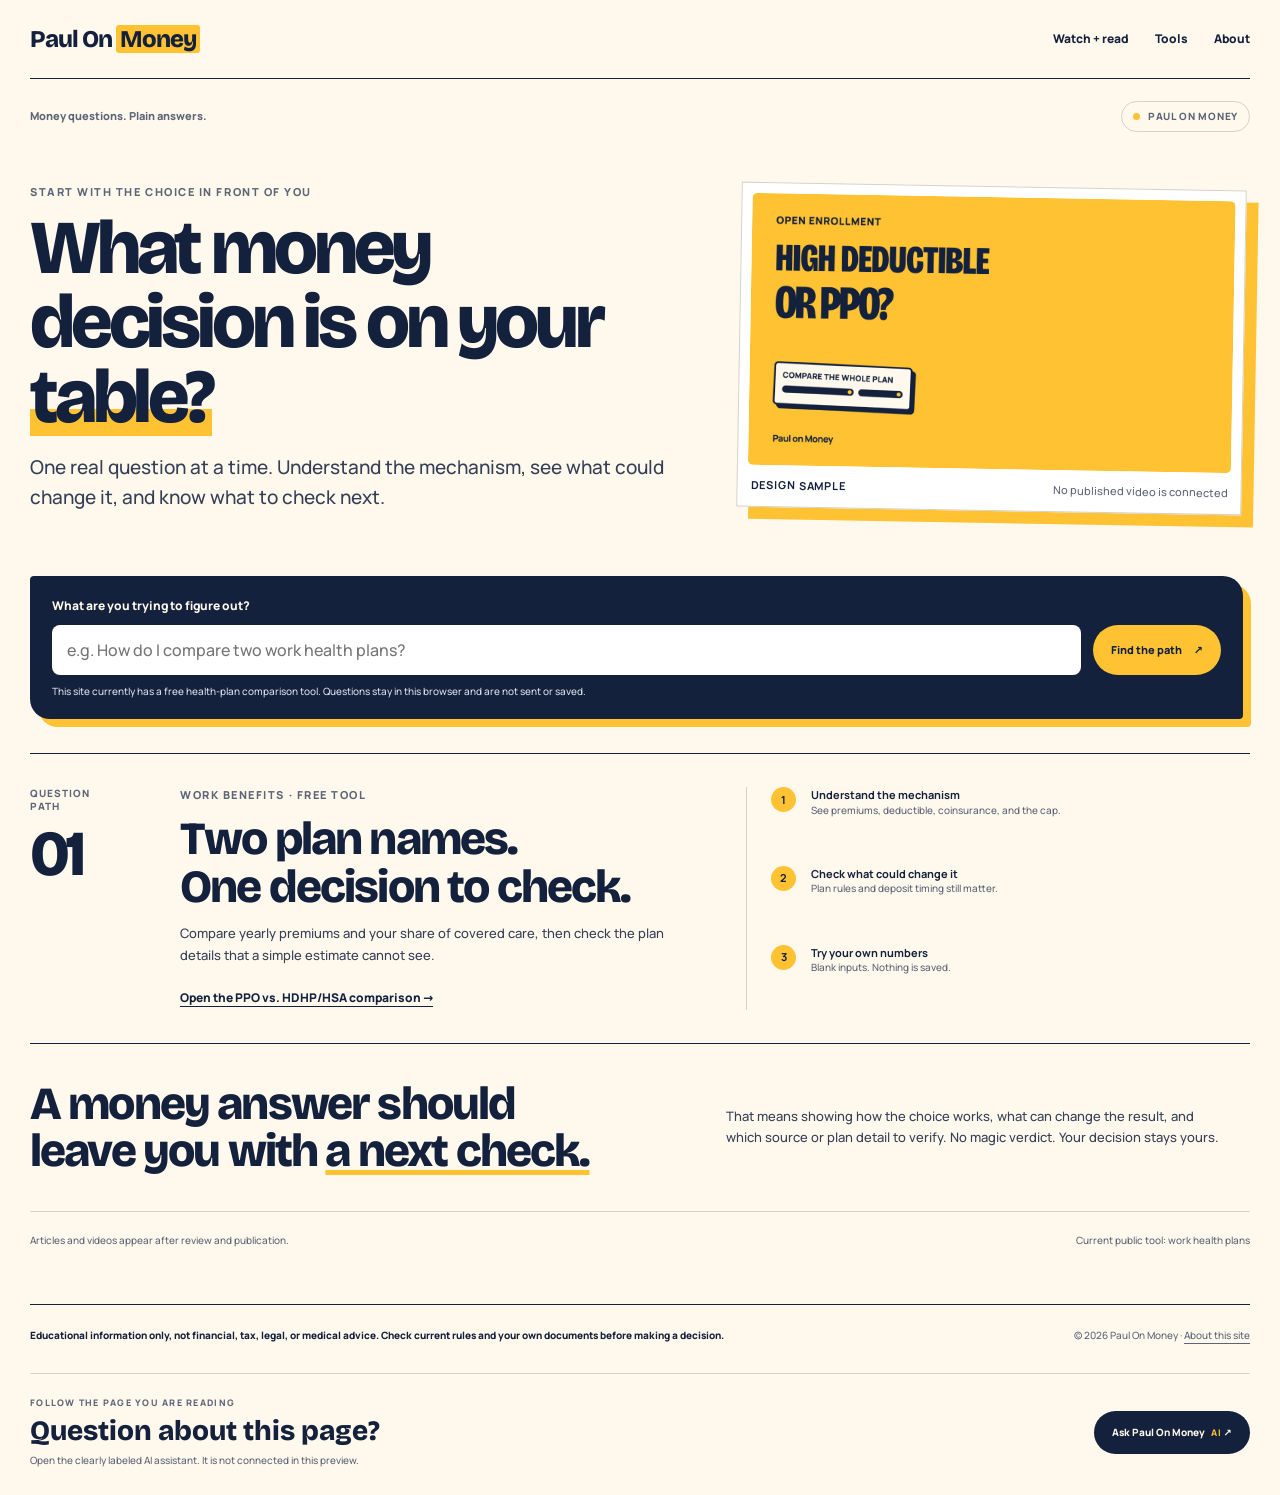
==== index.html @ f69b1c6e "Publish website output from a07aaa1934572e8f9555781a83fcb706551f09a7" ====
<!doctype html>
<html lang="en">
<head>
  <meta charset="utf-8"><meta name="viewport" content="width=device-width, initial-scale=1"><meta name="color-scheme" content="light">
  <title>Paul On Money — Money questions. Plain answers.</title>
  <meta name="description" content="Plain-English money explainers, practical tools, and public sources to check for yourself.">
  <link rel="canonical" href="https://paulonmoney.com/"><link rel="stylesheet" href="/site.css">
  <script defer src="/site.js"></script><script defer src="/chat-config.js"></script><script defer src="/chat.js"></script>
  <link rel="icon" type="image/svg+xml" href="/assets/favicon.svg">
</head>
<body data-page-id="home" data-page-label="Money questions home">
  <a class="skip" href="#main">Skip to content</a>
  <div class="shell">
    <header class="topbar"><div class="topbar-inner"><a class="wordmark" href="/" aria-label="Paul On Money home">Paul On <em>Money</em></a><nav class="nav" aria-label="Main navigation"><a href="/articles/">Watch + read</a><a href="/tools/">Tools</a><a href="/about/">About</a></nav></div></header>
    <main id="main">
      <div class="page-head"><span>Money questions. Plain answers.</span><span class="status">Paul On Money</span></div>
      <section class="hero" aria-labelledby="home-title">
        <div><p class="eyebrow">Start with the choice in front of you</p><h1 id="home-title">What money decision is on your <span class="mark">table?</span></h1><p class="hero-dek">One real question at a time. Understand the mechanism, see what could change it, and know what to check next.</p></div>
        <figure class="hero-art"><img src="/assets/health-plan-cover.png" alt="Portrait-free Paul On Money design sample: high deductible or PPO, compare the whole plan"><figcaption><strong>Design sample</strong><span>No published video is connected</span></figcaption></figure>
      </section>
      <div class="question-box" role="search" aria-label="Find a money question">
        <label for="question-input">What are you trying to figure out?</label><input id="question-input" type="search" placeholder="e.g. How do I compare two work health plans?" autocomplete="off" aria-describedby="question-help"><button id="find-path" type="button">Find the path <span aria-hidden="true">↗</span></button>
        <p id="question-help">This site currently has a free health-plan comparison tool. Questions stay in this browser and are not sent or saved.</p>
      </div>
      <p id="question-feedback" class="privacy-line" role="status" aria-live="polite" hidden></p>
      <section class="pathway" aria-labelledby="path-title">
        <div class="path-index">Question<br>path<strong>01</strong></div>
        <div class="path-main"><p class="eyebrow">Work benefits · free tool</p><h2 id="path-title">Two plan names.<br>One decision to check.</h2><p>Compare yearly premiums and your share of covered care, then check the plan details that a simple estimate cannot see.</p><a class="text-link" href="/tools/health-plan-comparison/">Open the PPO vs. HDHP/HSA comparison <span aria-hidden="true">→</span></a></div>
        <div class="path-steps" aria-label="A useful answer path"><div><b>1</b><div><strong>Understand the mechanism</strong><span>See premiums, deductible, coinsurance, and the cap.</span></div></div><div><b>2</b><div><strong>Check what could change it</strong><span>Plan rules and deposit timing still matter.</span></div></div><div><b>3</b><div><strong>Try your own numbers</strong><span>Blank inputs. Nothing is saved.</span></div></div></div>
      </section>
      <section class="rule-strip" aria-labelledby="rule-title"><h2 id="rule-title">A money answer should leave you with <span class="under-note">a next check.</span></h2><p>That means showing how the choice works, what can change the result, and which source or plan detail to verify. No magic verdict. Your decision stays yours.</p></section>
      <div class="home-footer"><span>Articles and videos appear after review and publication.</span><span>Current public tool: work health plans</span></div>
    </main>
    <footer class="foot"><div class="foot-inner"><p class="disclaimer">Educational information only, not financial, tax, legal, or medical advice. Check current rules and your own documents before making a decision.</p><p>© <span data-current-year>2026</span> Paul On Money · <a href="/about/">About this site</a></p></div></footer>
    <section class="chat-entry" aria-label="Ask about this page">
  <div><p class="chat-kicker">Follow the page you are reading</p><h2>Question about this page?</h2><p>Open the clearly labeled AI assistant. It is not connected in this preview.</p></div>
  <button class="chat-open" type="button" data-chat-open aria-haspopup="dialog">Ask Paul On Money <em>AI</em> <span aria-hidden="true">↗</span></button>
</section>
<dialog class="chat-dialog" data-chat-dialog aria-labelledby="chat-title" aria-describedby="chat-disabled-note">
  <div class="chat-panel">
    <header class="chat-head"><span class="chat-avatar" aria-hidden="true">?</span><div><h2 id="chat-title">Ask Paul On Money <span style="color:var(--sun)">AI</span></h2><p>AI assistant · not connected</p></div><button class="chat-close" type="button" data-chat-close aria-label="Close chat">×</button></header>
    <div class="chat-context"><strong>Current page</strong> · <span data-chat-context>Paul On Money</span></div>
    <p class="chat-disabled" id="chat-disabled-note"><strong>The assistant is off in this preview.</strong> It will only be enabled after its public-source search, data handling, and costs are reviewed. No question is collected or sent. Calculator entries never enter this chat.</p>
    <form class="chat-compose"><label class="sr-only" for="chat-question">Your question</label><input id="chat-question" type="text" placeholder="AI assistant is unavailable" disabled><button type="button" disabled>Send</button><p class="chat-foot">This dialog is a design interaction only. It does not provide answers, sources, or citations.</p></form>
  </div>
</dialog>

  </div>
  <script>document.querySelector('[data-current-year]').textContent = new Date().getFullYear();</script>
</body>
</html>
---- site.css ----
@font-face{font-family:Bricolage;src:url('/assets/bric.woff2') format('woff2');font-weight:100 900;font-display:swap}
@font-face{font-family:Manrope;src:url('/assets/manrope.woff2') format('woff2');font-weight:200 800;font-display:swap}
:root{--paper:#FFF8EC;--ink:#14213D;--sun:#FFC233;--line:#D7D2C6;--soft:#F0EBE0;--white:#fff;--blue:#E7EDF6;--muted:#5C6678;--max:1220px}
*{box-sizing:border-box}
html{scroll-behavior:smooth}
body{margin:0;background:var(--paper);color:var(--ink);font:500 16px/1.65 Manrope,system-ui,sans-serif}
a{color:inherit;text-underline-offset:4px}
button,input,textarea,select{font:inherit;color:inherit}
button,a,input,textarea,select{touch-action:manipulation}
button:focus-visible,a:focus-visible,input:focus-visible,textarea:focus-visible,select:focus-visible,[tabindex]:focus-visible{outline:3px solid var(--sun);outline-offset:3px}
.skip{position:fixed;z-index:20;top:-100px;left:12px;padding:10px 14px;background:var(--sun)}
.skip:focus{top:12px}
.shell{width:min(var(--max),100% - 48px);margin-inline:auto}
.topbar{border-bottom:1px solid var(--ink)}
.topbar-inner{min-height:78px;display:flex;align-items:center;justify-content:space-between;gap:24px}
.wordmark{text-decoration:none;white-space:nowrap;font:800 24px/1 Bricolage,system-ui,sans-serif;letter-spacing:-1px}
.wordmark em{font-style:normal;color:var(--ink);background:var(--sun);padding:0 4px;border-radius:3px}
.nav{display:flex;align-items:center;gap:26px}
.nav a{text-decoration:none;font-size:12px;font-weight:800;min-height:42px;display:flex;align-items:center}
.nav a:hover,.nav a[aria-current=page]{text-decoration:underline;text-decoration-thickness:2px;text-underline-offset:5px}
.eyebrow,.side-label{margin:0 0 12px;font-size:11px;line-height:1.4;font-weight:800;letter-spacing:.14em;text-transform:uppercase;color:var(--muted)}
.page-head{padding:22px 0 14px;display:flex;align-items:center;justify-content:space-between;gap:16px;font-size:11px;font-weight:800;color:var(--muted)}
.status,.prototype-note{display:inline-flex;align-items:center;gap:8px;border:1px solid var(--line);border-radius:999px;padding:6px 11px;font-size:10px;font-weight:800;letter-spacing:.07em;text-transform:uppercase}
.status:before{content:"";width:7px;height:7px;border-radius:50%;background:var(--sun)}
.hero{display:grid;grid-template-columns:minmax(0,1.12fr) minmax(320px,.88fr);gap:58px;align-items:center;padding:35px 0 35px}
.hero h1,.page-title h1,.tool-intro h1,.about-intro h1,.page-headline{font:800 clamp(44px,6.2vw,76px)/.98 Bricolage,system-ui,sans-serif;letter-spacing:-.055em;margin:0 0 18px}
.hero h1{max-width:710px}
.hero .mark,.marker{background:linear-gradient(transparent 63%,var(--sun) 63%,var(--sun) 92%,transparent 92%)}
.hero-dek,.lede,.dek{font-size:clamp(16px,1.7vw,19px);line-height:1.58;color:#354057;max-width:650px;margin:0}
.hero-art{margin:5px 6px 5px 0;background:#fff;padding:10px 10px 0;border:1px solid var(--line);box-shadow:12px 12px 0 var(--sun);transform:rotate(1deg);position:relative;z-index:1}
.hero-art img{display:block;width:100%;aspect-ratio:16/9;object-fit:cover;border-radius:5px}
.hero-art figcaption{display:flex;justify-content:space-between;align-items:center;gap:10px;padding:11px 3px 12px;font-size:11px;color:var(--muted)}
.hero-art figcaption strong{color:var(--ink);font-size:11px;letter-spacing:.08em;text-transform:uppercase}
.question-box{display:grid;grid-template-columns:1fr auto;gap:9px 12px;padding:20px 22px;background:var(--ink);color:var(--paper);border-radius:4px 20px 4px 20px;box-shadow:8px 8px 0 var(--sun);margin:26px 7px 34px 0}
.question-box label{grid-column:1/-1;font-size:12px;font-weight:800}
.question-box input{min-width:0;width:100%;height:50px;border:1px solid #ffffff55;border-radius:8px;background:#fff;color:var(--ink);padding:0 14px}
.question-box button,.button{display:inline-flex;align-items:center;justify-content:center;gap:12px;min-height:46px;border:0;border-radius:999px;padding:11px 18px;background:var(--sun);color:var(--ink);text-decoration:none;text-align:center;font-size:11px;font-weight:800;cursor:pointer}
.question-box button{white-space:nowrap}
.question-box p{grid-column:1/-1;margin:0;color:#D8DEE8;font-size:10px;line-height:1.5}
.privacy-line{font-size:11px;color:var(--muted);border-left:3px solid var(--sun);padding:3px 0 3px 12px;margin:14px 0 24px}
.pathway{display:grid;grid-template-columns:120px minmax(0,1fr) minmax(300px,.94fr);gap:30px;border-top:1px solid var(--ink);border-bottom:1px solid var(--ink);padding:33px 0;margin:12px 0 0}
.path-index{font-size:10px;line-height:1.3;font-weight:800;letter-spacing:.1em;text-transform:uppercase;color:var(--muted)}
.path-index strong{display:block;margin-top:12px;color:var(--ink);font:800 64px/.9 Bricolage;letter-spacing:-.08em}
.path-main h2,.rule-strip h2,.section h2,.artwork-heading h2{font:800 clamp(30px,4vw,46px)/1.04 Bricolage,system-ui,sans-serif;letter-spacing:-.04em;margin:0 0 13px}
.path-main p:not(.eyebrow),.rule-strip p{font-size:13px;color:#354057;max-width:500px;margin:0 0 17px}
.text-link{font-size:12px;font-weight:800;text-decoration:underline;text-underline-offset:4px}
.path-steps{display:grid;gap:14px;border-left:1px solid var(--line);padding-left:24px}
.path-steps>div{display:grid;grid-template-columns:29px 1fr;gap:11px;align-items:start}
.path-steps b{width:25px;height:25px;border-radius:50%;display:grid;place-items:center;background:var(--sun);font-size:11px}
.path-steps strong,.path-steps span{display:block}
.path-steps strong{font-size:11px;line-height:1.4}
.path-steps span{font-size:10px;line-height:1.45;color:var(--muted)}
.rule-strip{display:grid;grid-template-columns:1fr .8fr;gap:40px;align-items:center;padding:36px 0;border-bottom:1px solid var(--line)}
.rule-strip h2{max-width:570px;margin:0}
.rule-strip .under-note{text-decoration:underline;text-decoration-color:var(--sun);text-decoration-thickness:5px;text-underline-offset:4px}
.rule-strip p{margin:0}
.home-footer,.prototype-footer,.foot-inner{display:flex;justify-content:space-between;align-items:flex-start;gap:28px;padding:20px 0 27px;font-size:10px;color:var(--muted)}
.home-footer span:last-child{text-align:right}
.section{padding:48px 0;border-top:1px solid var(--line)}
.section h2{margin:0 0 17px}
.section-intro{max-width:720px;color:#354057}
.cards{display:grid;grid-template-columns:repeat(3,minmax(0,1fr));gap:17px;margin-top:25px}
.card{min-width:0;padding:22px;background:var(--white);border:1px solid var(--line);border-radius:14px}
.card h3{font:800 22px/1.12 Bricolage;margin:12px 0 8px}
.card p{font-size:13px;color:#354057;margin:0}
.tag{display:inline-block;padding:4px 8px;background:var(--sun);border-radius:999px;font-size:9px;line-height:1.5;font-weight:800;letter-spacing:.08em;text-transform:uppercase}
.callout{border-left:4px solid var(--sun);padding:13px 17px;background:var(--soft);font-size:12px;max-width:780px}
.page-title,.tool-intro,.about-intro{padding:36px 0 23px;max-width:920px}
.page-title h1,.tool-intro h1,.about-intro h1{font-size:clamp(40px,5.8vw,66px);margin:13px 0 16px}
.page-title .dek{max-width:800px}
.breadcrumb{display:flex;gap:9px;align-items:center}
.breadcrumb a{text-decoration:none}
.answer-band{display:grid;grid-template-columns:145px 1fr;gap:22px;margin:8px 0 35px;padding:25px 30px;background:var(--ink);color:var(--paper);border-radius:4px 20px 4px 20px}
.answer-band .kicker{padding-top:3px;color:var(--sun);font-size:10px;font-weight:800;letter-spacing:.14em;text-transform:uppercase}
.answer-band p{font:700 clamp(19px,2.3vw,26px)/1.3 Bricolage;margin:0;max-width:870px}
.answer-grid{display:grid;grid-template-columns:minmax(0,1.4fr) minmax(260px,.7fr);gap:50px;align-items:start}
.article-copy{max-width:760px}
.article-copy h2,.article-copy h3{font-family:Bricolage,system-ui,sans-serif;line-height:1.12;letter-spacing:-.025em}
.article-copy h2{font-size:30px;margin:0 0 12px}
.article-copy h3{font-size:22px;margin:32px 0 10px}
.article-copy p{color:#354057;font-size:15px;line-height:1.7;margin:0 0 15px}
.article-copy ul{padding-left:20px;color:#354057;margin:9px 0 25px}
.article-copy li{padding:4px 0;font-size:14px}
.editorial-aside{border-left:5px solid var(--sun);padding:3px 0 3px 17px;margin:25px 0;font-size:13px;font-weight:800;color:var(--ink)}
.video-panel{background:#DFE5EF;padding:10px;border-radius:16px;margin:0 0 14px}
.video-frame{position:relative;display:block;aspect-ratio:16/9;width:100%;overflow:hidden;background:var(--ink);border-radius:10px}
.video-frame img{width:100%;height:100%;object-fit:cover;display:block}
.video-frame iframe{width:100%;height:100%;border:0}
.video-open{display:flex;width:100%;height:100%;align-items:center;justify-content:center;gap:10px;padding:18px;text-align:center;color:var(--paper);font-size:12px;font-weight:800;text-decoration:none}
.video-open:before{content:"▶";display:grid;place-items:center;width:44px;height:44px;border-radius:50%;background:var(--sun);color:var(--ink);font-size:14px}
.video-frame .video-label{position:absolute;left:10px;right:10px;bottom:10px;width:max-content;max-width:calc(100% - 20px);padding:7px 9px;border-radius:5px;background:var(--ink);color:var(--paper);font-size:10px;font-weight:800;letter-spacing:.06em}
.video-caption{margin:10px 3px 2px;font-size:10px;color:var(--muted)}
.side-cta{padding:20px;margin:0 0 24px;background:var(--sun);border-radius:3px 17px 3px 17px}
.side-cta h3{font:800 24px/1.12 Bricolage;margin:0 0 9px}
.side-cta p{font-size:11px;color:#303A4E;margin:0 0 15px}
.side-cta .button{width:100%;background:var(--ink);color:var(--paper)}
.accountability{padding:16px 18px;margin-top:26px;background:var(--soft);border-radius:10px;font-size:10px;color:#394256}
.accountability strong{display:block;color:var(--ink);font-size:10px;letter-spacing:.08em;text-transform:uppercase;margin-bottom:5px}
.source-block{display:grid;grid-template-columns:210px 1fr;gap:25px;padding:22px 0 10px;margin-top:25px;border-top:1px solid var(--ink)}
.source-block h2{font:800 21px/1.15 Bricolage;margin:0}
.source-block p,.source-block li{font-size:11px;color:var(--muted);margin:0 0 8px}
.source-block ul{padding-left:18px;margin:0}
.transcript{border-top:1px solid var(--line);border-bottom:1px solid var(--line);padding:11px 0;margin-bottom:24px}
.transcript summary{cursor:pointer;font-size:11px;font-weight:800;list-style:none;display:flex;justify-content:space-between;gap:12px}
.transcript summary::-webkit-details-marker{display:none}
.transcript summary:after{content:"+";font:800 18px/1 Bricolage}
.transcript[open] summary:after{content:"−"}
.transcript p{font-size:10px;color:var(--muted);margin:11px 0 0}
.article-card{display:grid;grid-template-columns:180px 1fr;gap:18px;padding:18px 0;border-top:1px solid var(--line)}
.comparison-figure{margin:15px 0 35px;padding:10px;background:var(--soft);border-radius:14px}
.comparison-figure img{display:block;width:100%;height:auto;border-radius:10px}
.comparison-figure figcaption{padding:11px 8px 4px;font-size:11px;line-height:1.55;color:#354057}
.article-card img{width:100%;aspect-ratio:16/9;object-fit:cover;border-radius:8px}
.article-card h2{font:800 24px/1.13 Bricolage;margin:7px 0}
.article-card h2 a{text-decoration:none}
.article-card h2 a:hover{text-decoration:underline}
.article-card p{font-size:12px;color:#354057;margin:0 0 8px}
.article-list-empty{display:grid;grid-template-columns:1.1fr .9fr;gap:28px;align-items:center;padding:25px 0;border-top:1px solid var(--line)}
.article-list-empty figure{margin:0;background:#fff;padding:9px 9px 0;border:1px solid var(--line);box-shadow:7px 7px 0 var(--sun)}
.article-list-empty img{display:block;width:100%;aspect-ratio:16/9;object-fit:cover}
.article-list-empty figcaption{padding:8px 2px;font-size:9px;color:var(--muted)}
.feature-figure{margin:0;background:#fff;border:1px solid var(--line);padding:9px 9px 0;box-shadow:5px 5px 0 var(--sun)}
.feature-figure img{display:block;width:100%;aspect-ratio:16/9;object-fit:cover}
.feature-figure figcaption{padding:11px 3px;color:var(--muted);font-size:11px}
.about-principles{display:grid;grid-template-columns:repeat(3,1fr);gap:24px;padding:27px 0 30px;border-top:1px solid var(--ink);border-bottom:1px solid var(--ink)}
.about-principles article{padding-right:14px}
.about-principles article>span{color:var(--sun);font:800 48px/.95 Bricolage;letter-spacing:-.08em}
.about-principles h2{font:800 22px/1.1 Bricolage;margin:11px 0 8px}
.about-principles p{font-size:12px;color:#354057;max-width:300px;margin:0}
.artwork-section{padding:42px 0 18px}
.artwork-heading{display:grid;grid-template-columns:1fr .7fr;gap:32px;align-items:end;margin-bottom:18px}
.artwork-heading h2{margin:0}
.artwork-heading>p{font-size:12px;color:#354057;max-width:460px;margin:0 0 4px}
.artwork-grid{display:grid;grid-template-columns:1fr 1fr;gap:19px}
.artwork-grid figure{margin:0;background:#fff;border:1px solid var(--line);padding:9px 9px 0;box-shadow:5px 5px 0 var(--sun)}
.artwork-grid img{display:block;width:100%;aspect-ratio:16/9;object-fit:cover}
.artwork-grid figcaption{display:flex;flex-direction:column;gap:4px;padding:11px 3px;color:var(--muted);font-size:11px}
.artwork-grid figcaption strong{font:800 17px/1.2 Bricolage;color:var(--ink)}
.about-note{border-left:4px solid var(--sun);padding:2px 0 2px 13px;color:var(--muted);font-size:11px;margin:24px 0 5px}
.foot{margin-top:28px;border-top:1px solid var(--ink)}
.foot-inner{padding:22px 0 30px}
.foot p{max-width:760px;margin:0}
.disclaimer{font-weight:800;color:var(--ink)}
.chat-entry{display:flex;justify-content:space-between;align-items:center;gap:24px;padding:22px 0 26px;border-top:1px solid var(--line)}
.chat-entry .chat-kicker{margin:0 0 5px;color:var(--muted);font-size:9px;font-weight:800;letter-spacing:.14em;text-transform:uppercase}
.chat-entry h2{font:800 clamp(22px,3vw,28px)/1.12 Bricolage;margin:0 0 5px}
.chat-entry p{max-width:600px;margin:0;color:var(--muted);font-size:10px}
.chat-open{border:0;border-radius:999px;padding:13px 18px;background:var(--ink);color:var(--paper);font-size:10px;font-weight:800;white-space:nowrap;cursor:pointer}
.chat-open em{font-style:normal;color:var(--sun);font-size:9px;letter-spacing:.1em;text-transform:uppercase;padding-left:4px}
.chat-dialog{position:fixed;width:min(520px,calc(100vw - 32px));height:min(620px,calc(100dvh - 48px));max-width:none;max-height:none;padding:0;border:1px solid var(--line);border-radius:18px;background:var(--paper);color:var(--ink);box-shadow:0 20px 70px #14213d52;overflow:hidden}
.chat-dialog::backdrop{background:#14213d7a}
.chat-panel{height:100%;display:grid;grid-template-rows:auto auto 1fr auto}
.chat-head{display:flex;align-items:center;gap:12px;padding:16px 18px;background:var(--ink);color:var(--paper)}
.chat-avatar{width:34px;height:34px;flex:none;border-radius:50%;display:grid;place-items:center;background:var(--sun);font:800 14px Bricolage;color:var(--ink)}
.chat-head h2{font:800 17px/1.2 Bricolage;margin:0}
.chat-head p{font-size:9px;color:#D8DEE8;margin:3px 0 0;letter-spacing:.08em;text-transform:uppercase}
.chat-close{margin-left:auto;border:1px solid #fff7;background:transparent;color:var(--paper);width:36px;height:36px;border-radius:50%;font-size:20px;cursor:pointer}
.chat-context{padding:11px 17px;background:#FFF1CC;border-bottom:1px solid #E2D5B5;font-size:10px;line-height:1.45}
.chat-context strong{font-size:9px;letter-spacing:.09em;text-transform:uppercase}
.chat-disabled{margin:18px;padding:16px;border-radius:10px;background:#fff;border:1px solid var(--line);align-self:start;font-size:12px;color:#354057}
.chat-disabled strong{display:block;color:var(--ink);margin-bottom:6px}
.chat-compose{display:grid;grid-template-columns:1fr auto;gap:8px;padding:12px 14px;border-top:1px solid var(--line)}
.chat-compose input{min-width:0;height:42px;border:1px solid var(--line);border-radius:8px;padding:0 11px;background:#fff;font-size:12px}
.chat-compose button{border:0;border-radius:8px;background:var(--sun);color:var(--ink);padding:0 14px;font-size:10px;font-weight:800}
.chat-compose input:disabled,.chat-compose button:disabled{opacity:.55;cursor:not-allowed}
.chat-foot{grid-column:1/-1;margin:0;padding:0 14px 13px;color:var(--muted);font-size:9px;line-height:1.45}
.calculator-page{max-width:1040px}
.tool-intro{max-width:920px;padding:34px 0 20px}
.tool-intro h1{max-width:880px;font-size:clamp(42px,5.7vw,67px)}
.tool-intro .lede{max-width:780px}
.tool-hero-art{display:grid;grid-template-columns:1fr .44fr;gap:28px;align-items:center}
.tool-hero-art figure{margin:0;background:#fff;padding:8px 8px 0;border:1px solid var(--line);box-shadow:8px 8px 0 var(--sun)}
.tool-hero-art img{display:block;width:100%;aspect-ratio:16/9;object-fit:cover}
.tool-hero-art figcaption{font-size:9px;color:var(--muted);padding:8px 2px}
.calc-step{border-top:1px solid var(--line);padding:27px 0}
.calc-step h2,.result h2,.sources h2{font:800 clamp(25px,3.5vw,34px)/1.1 Bricolage;letter-spacing:-.03em;margin:0 0 15px}
.step-index{display:grid;place-items:center;width:27px;height:27px;border-radius:50%;background:var(--sun);font:800 11px Bricolage;margin:0 0 13px}
.fields{display:grid;gap:14px 19px;margin:18px 0}
.fields-two{grid-template-columns:repeat(2,minmax(0,1fr))}
.fields-three{grid-template-columns:repeat(3,minmax(0,1fr))}
.plan-cards{display:grid;grid-template-columns:1fr 1fr;gap:17px;margin:22px 0}
.plan-cards fieldset{min-width:0;border:1px solid var(--line);border-top:5px solid var(--sun);border-radius:6px 6px 14px 14px;padding:16px;background:#FBF9F4}
.plan-cards fieldset+fieldset{border-top-color:var(--ink)}
.plan-cards legend{font:800 20px Bricolage;padding:0 7px}
.plan-cards label,.fields>label,.wide-field{display:block;font-size:11px;font-weight:800;margin:12px 0}
.plan-cards label span,.fields label>span,.wide-field span{float:right;font-size:9px;color:var(--muted)}
.plan-cards input,.fields input,.fields select,.wide-field input{display:block;width:100%;min-height:43px;padding:8px 10px;margin-top:5px;border:1px solid #14213d55;border-radius:7px;background:var(--white)}
.plan-cards input:focus,.fields input:focus,.fields select:focus,.wide-field input:focus{border-color:var(--ink)}
.wide-field{max-width:620px;margin:20px 0}
.helper{font-size:11px;line-height:1.55;color:var(--muted);max-width:800px}
.optional{margin:20px 0;border-top:1px solid var(--line);padding:14px 0}
.optional summary{min-height:40px;cursor:pointer;font-size:12px;font-weight:800;display:flex;align-items:center}
.optional[open] summary{margin-bottom:10px}
.optional>p{font-size:11px;color:#495366;max-width:840px}
.optional .checkbox{display:flex;gap:9px;align-items:flex-start;font-weight:700;margin:13px 0}
.optional .checkbox input{width:18px;height:18px;min-height:18px;margin:2px 0;flex:none;accent-color:var(--ink)}
.field-span{grid-column:1/-1}
.calculate-button{margin:24px 0 8px;min-width:240px}
.calculate-button span{padding-left:10px}
.reset-button{margin:24px 0 8px;border:1px solid var(--ink);border-radius:999px;background:transparent;min-height:46px;padding:11px 18px;font-size:11px;font-weight:800;cursor:pointer}
.error-summary{border-left:4px solid var(--sun);background:#FFF1CC;padding:13px 17px;margin:18px 0;font-size:12px}
.error-summary h3{font:800 18px Bricolage;margin:0 0 5px}
.error-summary li{margin:5px 0}
.result{margin:34px 0;padding:25px;border:1px solid var(--line);border-radius:16px;background:#fff;box-shadow:0 14px 40px #14213d0f}
.result-summary{font:800 clamp(22px,3vw,31px)/1.2 Bricolage}
.result-cards{display:grid;grid-template-columns:1fr 1fr;gap:14px;margin:19px 0}
.result-cards>div{min-width:0;padding:16px;border-radius:10px;background:var(--soft)}
.result-cards>div+div{background:var(--blue)}
.result-cards span{display:block;font-size:10px;font-weight:800}
.result-cards strong{display:block;font:800 clamp(24px,3vw,36px)/1.2 Bricolage;margin-top:7px}
.bill-result{border-top:1px solid var(--line);margin-top:20px;padding-top:8px}
.bill-result h3{font:800 21px Bricolage}
.sources{display:grid;grid-template-columns:210px 1fr;gap:24px;border-top:1px solid var(--ink);padding:24px 0 35px}
.sources h2{font-size:22px}
.sources p{max-width:800px;font-size:11px;color:#495366;margin:0 0 9px}
.section .button{margin:12px 0}
.sr-only{position:absolute;width:1px;height:1px;padding:0;margin:-1px;overflow:hidden;clip:rect(0,0,0,0);white-space:nowrap;border:0}
.chat-dialog[open]{animation:dialog-in .15s ease-out}
@keyframes dialog-in{from{opacity:0;transform:translateY(7px)}to{opacity:1;transform:translateY(0)}}
@media(max-width:880px){.hero{grid-template-columns:1.05fr .95fr;gap:30px}.pathway{grid-template-columns:85px 1fr;gap:20px}.path-steps{grid-column:2;border-left:0;border-top:1px solid var(--line);padding:17px 0 0;grid-template-columns:repeat(3,1fr)}.answer-grid{gap:30px}.about-principles{gap:17px}.about-principles h2{font-size:20px}.tool-hero-art{grid-template-columns:1fr .55fr}}
@media(max-width:680px){body{font-size:15px}.shell{width:min(var(--max),100% - 36px)}.topbar-inner{min-height:auto;align-items:flex-start;padding:16px 0;flex-direction:column;gap:9px}.wordmark{font-size:22px}.nav{width:100%;gap:18px;overflow:auto}.nav a{white-space:nowrap;font-size:11px;min-height:36px}.page-head{padding:17px 0 10px;align-items:flex-start;font-size:10px}.status{font-size:9px;padding:5px 8px;white-space:normal;text-align:center;line-height:1.25}.hero{grid-template-columns:1fr;padding:26px 0 27px;gap:21px}.hero h1{font-size:clamp(42px,12vw,59px);margin-bottom:13px}.hero-dek{font-size:14px}.hero-art{max-width:560px;margin:4px 4px 0 0;box-shadow:7px 7px 0 var(--sun)}.hero-art figcaption{font-size:10px}.question-box{grid-template-columns:1fr;padding:17px;border-radius:4px 15px 4px 15px;gap:9px;box-shadow:5px 5px 0 var(--sun);margin:20px 5px 28px 0}.question-box label{grid-column:auto}.question-box input{height:47px;font-size:13px}.question-box button{width:100%;min-height:44px}.question-box p{grid-column:auto;font-size:9px}.pathway{grid-template-columns:54px 1fr;gap:13px;padding:24px 0}.path-index{font-size:8px}.path-index strong{font-size:47px;margin-top:8px}.path-main h2{font-size:31px}.path-main p:not(.eyebrow){font-size:12px}.path-steps{grid-column:1/-1;padding-top:15px;grid-template-columns:1fr;gap:11px}.path-steps>div{grid-template-columns:27px 1fr}.rule-strip{grid-template-columns:1fr;gap:13px;padding:24px 0}.rule-strip h2{font-size:29px}.rule-strip p{font-size:12px}.home-footer,.prototype-footer,.foot-inner{flex-direction:column;gap:9px}.home-footer span:last-child{text-align:left}.section{padding:35px 0}.cards{grid-template-columns:1fr;gap:11px}.page-title,.tool-intro,.about-intro{padding:24px 0 17px}.page-title h1,.tool-intro h1,.about-intro h1{font-size:42px}.page-title .dek{font-size:14px}.answer-band{grid-template-columns:1fr;gap:7px;padding:19px;border-radius:4px 15px 4px 15px;margin-bottom:25px}.answer-band p{font-size:21px}.answer-grid{grid-template-columns:1fr;gap:23px}.article-copy h2{font-size:26px}.article-copy h3{font-size:21px;margin-top:25px}.article-copy p{font-size:14px}.video-panel{order:-1}.article-card{grid-template-columns:110px 1fr;gap:13px}.article-card h2{font-size:19px}.article-card p{font-size:10px}.article-list-empty{grid-template-columns:1fr;gap:18px}.about-principles{grid-template-columns:1fr;gap:16px;padding:20px 0}.about-principles article{display:grid;grid-template-columns:43px 1fr;column-gap:10px;align-items:start}.about-principles article>span{grid-row:1 / span 2;font-size:37px}.about-principles h2{font-size:20px;margin:3px 0 4px}.about-principles p{font-size:12px}.artwork-section{padding:32px 0 15px}.artwork-heading{grid-template-columns:1fr;gap:10px}.artwork-heading h2{font-size:31px}.artwork-heading>p{font-size:11px}.artwork-grid{grid-template-columns:1fr;gap:16px}.sources,.source-block{grid-template-columns:1fr;gap:9px}.sources{padding:22px 0 28px}.tool-hero-art{grid-template-columns:1fr}.tool-hero-art figure{max-width:460px}.calculator-page{max-width:100%}.tool-intro{padding:23px 0 15px}.tool-intro h1{font-size:42px}.tool-intro .lede{font-size:14px}.calc-step{padding:22px 0}.plan-cards,.fields-two,.fields-three{grid-template-columns:1fr}.plan-cards fieldset{padding:15px}.result{padding:20px 15px;margin:25px 0;box-shadow:4px 4px 0 #14213d12}.result-cards{grid-template-columns:1fr;gap:8px}.result-cards>div{padding:13px}.result-cards span{font-size:10px}.result-cards strong{font-size:27px}.calculate-button,.reset-button{width:100%;margin-top:16px;text-align:left}.reset-button{margin-top:4px}.optional{padding-top:12px}.sources h2{font-size:20px}.chat-entry{align-items:flex-start;flex-direction:column;gap:14px}.chat-open{width:100%;min-height:45px}.chat-dialog{position:fixed;inset:0;width:100vw;height:100dvh;margin:0;border:0;border-radius:0;box-shadow:none}.chat-head{padding:13px 15px}.chat-context{padding:9px 15px}.chat-compose{padding:10px 12px}.chat-foot{padding:0 12px 11px}}
@media(prefers-reduced-motion:reduce){html{scroll-behavior:auto}*,*:before,*:after{transition:none!important;animation:none!important;transform:none!important}}
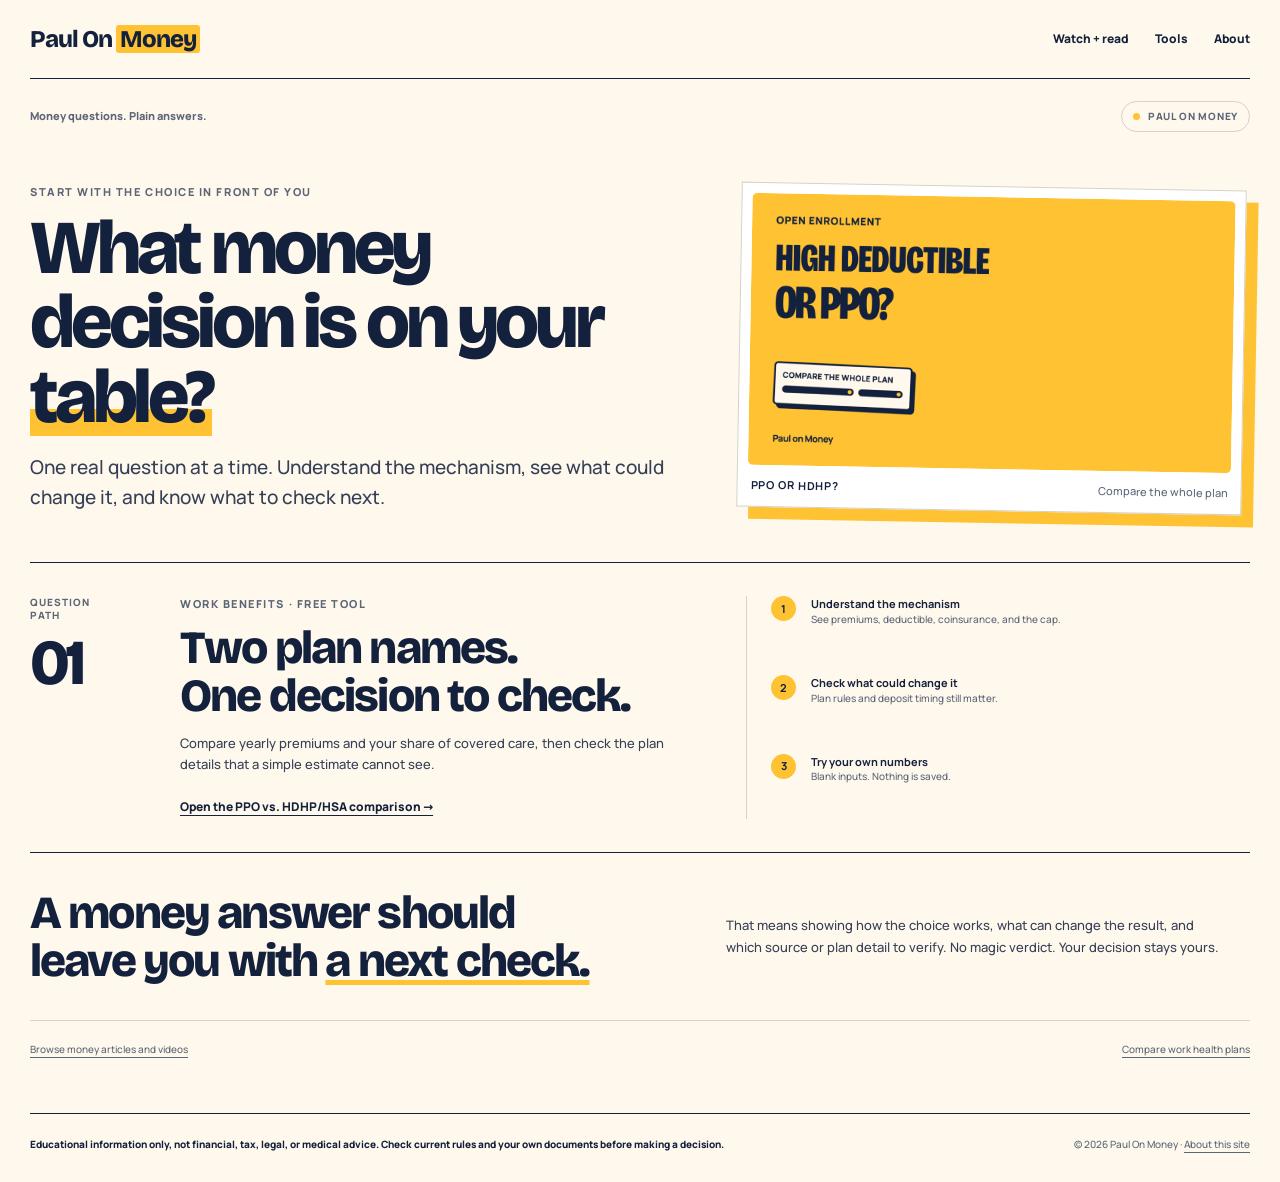
==== commit 3e9d2b98: "Publish website output from 5245d3ed2d039e2c3343191d77c497f14ad89d34" ====
--- a/index.html
+++ b/index.html
@@ -5,7 +5,6 @@
   <title>Paul On Money — Money questions. Plain answers.</title>
   <meta name="description" content="Plain-English money explainers, practical tools, and public sources to check for yourself.">
   <link rel="canonical" href="https://paulonmoney.com/"><link rel="stylesheet" href="/site.css">
-  <script defer src="/site.js"></script><script defer src="/chat-config.js"></script><script defer src="/chat.js"></script>
   <link rel="icon" type="image/svg+xml" href="/assets/favicon.svg">
 </head>
 <body data-page-id="home" data-page-label="Money questions home">
@@ -16,35 +15,17 @@
       <div class="page-head"><span>Money questions. Plain answers.</span><span class="status">Paul On Money</span></div>
       <section class="hero" aria-labelledby="home-title">
         <div><p class="eyebrow">Start with the choice in front of you</p><h1 id="home-title">What money decision is on your <span class="mark">table?</span></h1><p class="hero-dek">One real question at a time. Understand the mechanism, see what could change it, and know what to check next.</p></div>
-        <figure class="hero-art"><img src="/assets/health-plan-cover.png" alt="Portrait-free Paul On Money design sample: high deductible or PPO, compare the whole plan"><figcaption><strong>Design sample</strong><span>No published video is connected</span></figcaption></figure>
+        <figure class="hero-art"><img src="/assets/health-plan-cover.png" alt="Illustration of a person weighing the costs of a high-deductible health plan and a PPO"><figcaption><strong>PPO or HDHP?</strong><span>Compare the whole plan</span></figcaption></figure>
       </section>
-      <div class="question-box" role="search" aria-label="Find a money question">
-        <label for="question-input">What are you trying to figure out?</label><input id="question-input" type="search" placeholder="e.g. How do I compare two work health plans?" autocomplete="off" aria-describedby="question-help"><button id="find-path" type="button">Find the path <span aria-hidden="true">↗</span></button>
-        <p id="question-help">This site currently has a free health-plan comparison tool. Questions stay in this browser and are not sent or saved.</p>
-      </div>
-      <p id="question-feedback" class="privacy-line" role="status" aria-live="polite" hidden></p>
       <section class="pathway" aria-labelledby="path-title">
         <div class="path-index">Question<br>path<strong>01</strong></div>
         <div class="path-main"><p class="eyebrow">Work benefits · free tool</p><h2 id="path-title">Two plan names.<br>One decision to check.</h2><p>Compare yearly premiums and your share of covered care, then check the plan details that a simple estimate cannot see.</p><a class="text-link" href="/tools/health-plan-comparison/">Open the PPO vs. HDHP/HSA comparison <span aria-hidden="true">→</span></a></div>
         <div class="path-steps" aria-label="A useful answer path"><div><b>1</b><div><strong>Understand the mechanism</strong><span>See premiums, deductible, coinsurance, and the cap.</span></div></div><div><b>2</b><div><strong>Check what could change it</strong><span>Plan rules and deposit timing still matter.</span></div></div><div><b>3</b><div><strong>Try your own numbers</strong><span>Blank inputs. Nothing is saved.</span></div></div></div>
       </section>
       <section class="rule-strip" aria-labelledby="rule-title"><h2 id="rule-title">A money answer should leave you with <span class="under-note">a next check.</span></h2><p>That means showing how the choice works, what can change the result, and which source or plan detail to verify. No magic verdict. Your decision stays yours.</p></section>
-      <div class="home-footer"><span>Articles and videos appear after review and publication.</span><span>Current public tool: work health plans</span></div>
+      <div class="home-footer"><a href="/articles/">Browse money articles and videos</a><a href="/tools/health-plan-comparison/">Compare work health plans</a></div>
     </main>
     <footer class="foot"><div class="foot-inner"><p class="disclaimer">Educational information only, not financial, tax, legal, or medical advice. Check current rules and your own documents before making a decision.</p><p>© <span data-current-year>2026</span> Paul On Money · <a href="/about/">About this site</a></p></div></footer>
-    <section class="chat-entry" aria-label="Ask about this page">
-  <div><p class="chat-kicker">Follow the page you are reading</p><h2>Question about this page?</h2><p>Open the clearly labeled AI assistant. It is not connected in this preview.</p></div>
-  <button class="chat-open" type="button" data-chat-open aria-haspopup="dialog">Ask Paul On Money <em>AI</em> <span aria-hidden="true">↗</span></button>
-</section>
-<dialog class="chat-dialog" data-chat-dialog aria-labelledby="chat-title" aria-describedby="chat-disabled-note">
-  <div class="chat-panel">
-    <header class="chat-head"><span class="chat-avatar" aria-hidden="true">?</span><div><h2 id="chat-title">Ask Paul On Money <span style="color:var(--sun)">AI</span></h2><p>AI assistant · not connected</p></div><button class="chat-close" type="button" data-chat-close aria-label="Close chat">×</button></header>
-    <div class="chat-context"><strong>Current page</strong> · <span data-chat-context>Paul On Money</span></div>
-    <p class="chat-disabled" id="chat-disabled-note"><strong>The assistant is off in this preview.</strong> It will only be enabled after its public-source search, data handling, and costs are reviewed. No question is collected or sent. Calculator entries never enter this chat.</p>
-    <form class="chat-compose"><label class="sr-only" for="chat-question">Your question</label><input id="chat-question" type="text" placeholder="AI assistant is unavailable" disabled><button type="button" disabled>Send</button><p class="chat-foot">This dialog is a design interaction only. It does not provide answers, sources, or citations.</p></form>
-  </div>
-</dialog>
-
   </div>
   <script>document.querySelector('[data-current-year]').textContent = new Date().getFullYear();</script>
 </body>
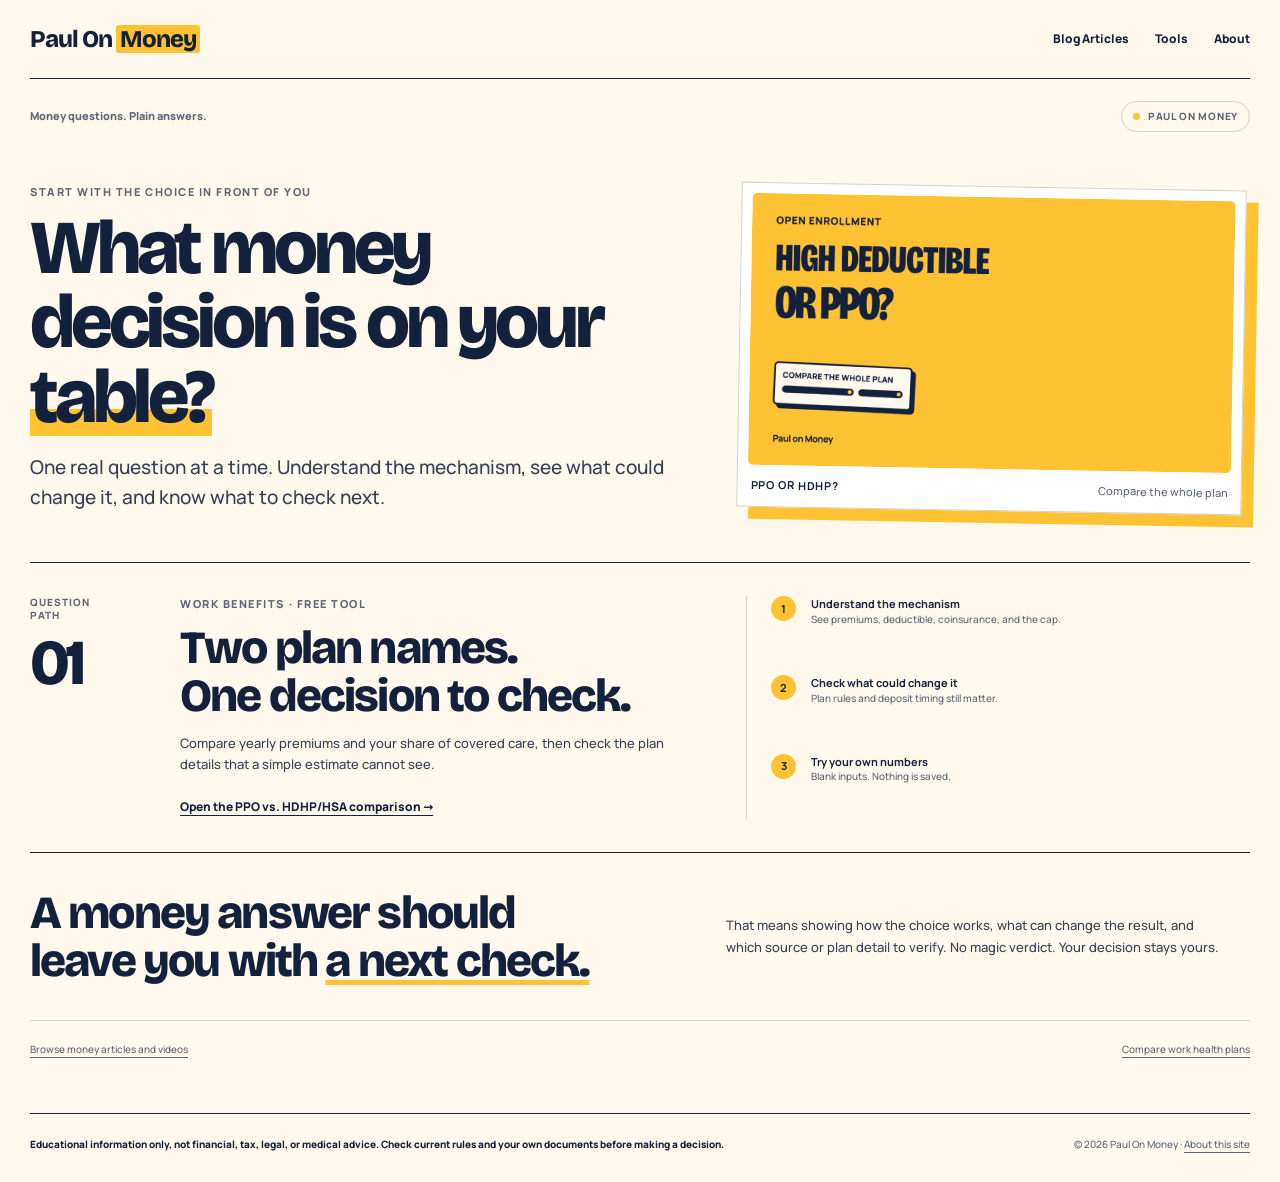
==== commit 6309735d: "Publish website output from c50e97f6862a4b1a2852ef6e4c4f5fd6957be0db" ====
--- a/index.html
+++ b/index.html
@@ -10,7 +10,7 @@
 <body data-page-id="home" data-page-label="Money questions home">
   <a class="skip" href="#main">Skip to content</a>
   <div class="shell">
-    <header class="topbar"><div class="topbar-inner"><a class="wordmark" href="/" aria-label="Paul On Money home">Paul On <em>Money</em></a><nav class="nav" aria-label="Main navigation"><a href="/articles/">Watch + read</a><a href="/tools/">Tools</a><a href="/about/">About</a></nav></div></header>
+    <header class="topbar"><div class="topbar-inner"><a class="wordmark" href="/" aria-label="Paul On Money home">Paul On <em>Money</em></a><nav class="nav" aria-label="Main navigation"><a href="/articles/">Blog Articles</a><a href="/tools/">Tools</a><a href="/about/">About</a></nav></div></header>
     <main id="main">
       <div class="page-head"><span>Money questions. Plain answers.</span><span class="status">Paul On Money</span></div>
       <section class="hero" aria-labelledby="home-title">
--- a/site.css
+++ b/site.css
@@ -115,10 +115,9 @@
 .article-card h2 a{text-decoration:none}
 .article-card h2 a:hover{text-decoration:underline}
 .article-card p{font-size:12px;color:#354057;margin:0 0 8px}
-.article-list-empty{display:grid;grid-template-columns:1.1fr .9fr;gap:28px;align-items:center;padding:25px 0;border-top:1px solid var(--line)}
-.article-list-empty figure{margin:0;background:#fff;padding:9px 9px 0;border:1px solid var(--line);box-shadow:7px 7px 0 var(--sun)}
-.article-list-empty img{display:block;width:100%;aspect-ratio:16/9;object-fit:cover}
-.article-list-empty figcaption{padding:8px 2px;font-size:9px;color:var(--muted)}
+.article-list-empty{display:grid;grid-template-columns:1fr;gap:12px;align-items:start;padding:25px 0;border-top:1px solid var(--line)}
+.article-list-empty h2{font:800 26px/1.13 Bricolage,system-ui,sans-serif;margin:7px 0}
+.article-list-empty .section-intro{max-width:720px;margin:0}
 .feature-figure{margin:0;background:#fff;border:1px solid var(--line);padding:9px 9px 0;box-shadow:5px 5px 0 var(--sun)}
 .feature-figure img{display:block;width:100%;aspect-ratio:16/9;object-fit:cover}
 .feature-figure figcaption{padding:11px 3px;color:var(--muted);font-size:11px}
@@ -221,3 +220,105 @@
 @media(max-width:680px){body{font-size:15px}.shell{width:min(var(--max),100% - 36px)}.topbar-inner{min-height:auto;align-items:flex-start;padding:16px 0;flex-direction:column;gap:9px}.wordmark{font-size:22px}.nav{width:100%;gap:18px;overflow:auto}.nav a{white-space:nowrap;font-size:11px;min-height:36px}.page-head{padding:17px 0 10px;align-items:flex-start;font-size:10px}.status{font-size:9px;padding:5px 8px;white-space:normal;text-align:center;line-height:1.25}.hero{grid-template-columns:1fr;padding:26px 0 27px;gap:21px}.hero h1{font-size:clamp(42px,12vw,59px);margin-bottom:13px}.hero-dek{font-size:14px}.hero-art{max-width:560px;margin:4px 4px 0 0;box-shadow:7px 7px 0 var(--sun)}.hero-art figcaption{font-size:10px}.question-box{grid-template-columns:1fr;padding:17px;border-radius:4px 15px 4px 15px;gap:9px;box-shadow:5px 5px 0 var(--sun);margin:20px 5px 28px 0}.question-box label{grid-column:auto}.question-box input{height:47px;font-size:13px}.question-box button{width:100%;min-height:44px}.question-box p{grid-column:auto;font-size:9px}.pathway{grid-template-columns:54px 1fr;gap:13px;padding:24px 0}.path-index{font-size:8px}.path-index strong{font-size:47px;margin-top:8px}.path-main h2{font-size:31px}.path-main p:not(.eyebrow){font-size:12px}.path-steps{grid-column:1/-1;padding-top:15px;grid-template-columns:1fr;gap:11px}.path-steps>div{grid-template-columns:27px 1fr}.rule-strip{grid-template-columns:1fr;gap:13px;padding:24px 0}.rule-strip h2{font-size:29px}.rule-strip p{font-size:12px}.home-footer,.prototype-footer,.foot-inner{flex-direction:column;gap:9px}.home-footer span:last-child{text-align:left}.section{padding:35px 0}.cards{grid-template-columns:1fr;gap:11px}.page-title,.tool-intro,.about-intro{padding:24px 0 17px}.page-title h1,.tool-intro h1,.about-intro h1{font-size:42px}.page-title .dek{font-size:14px}.answer-band{grid-template-columns:1fr;gap:7px;padding:19px;border-radius:4px 15px 4px 15px;margin-bottom:25px}.answer-band p{font-size:21px}.answer-grid{grid-template-columns:1fr;gap:23px}.article-copy h2{font-size:26px}.article-copy h3{font-size:21px;margin-top:25px}.article-copy p{font-size:14px}.video-panel{order:-1}.article-card{grid-template-columns:110px 1fr;gap:13px}.article-card h2{font-size:19px}.article-card p{font-size:10px}.article-list-empty{grid-template-columns:1fr;gap:18px}.about-principles{grid-template-columns:1fr;gap:16px;padding:20px 0}.about-principles article{display:grid;grid-template-columns:43px 1fr;column-gap:10px;align-items:start}.about-principles article>span{grid-row:1 / span 2;font-size:37px}.about-principles h2{font-size:20px;margin:3px 0 4px}.about-principles p{font-size:12px}.artwork-section{padding:32px 0 15px}.artwork-heading{grid-template-columns:1fr;gap:10px}.artwork-heading h2{font-size:31px}.artwork-heading>p{font-size:11px}.artwork-grid{grid-template-columns:1fr;gap:16px}.sources,.source-block{grid-template-columns:1fr;gap:9px}.sources{padding:22px 0 28px}.tool-hero-art{grid-template-columns:1fr}.tool-hero-art figure{max-width:460px}.calculator-page{max-width:100%}.tool-intro{padding:23px 0 15px}.tool-intro h1{font-size:42px}.tool-intro .lede{font-size:14px}.calc-step{padding:22px 0}.plan-cards,.fields-two,.fields-three{grid-template-columns:1fr}.plan-cards fieldset{padding:15px}.result{padding:20px 15px;margin:25px 0;box-shadow:4px 4px 0 #14213d12}.result-cards{grid-template-columns:1fr;gap:8px}.result-cards>div{padding:13px}.result-cards span{font-size:10px}.result-cards strong{font-size:27px}.calculate-button,.reset-button{width:100%;margin-top:16px;text-align:left}.reset-button{margin-top:4px}.optional{padding-top:12px}.sources h2{font-size:20px}.chat-entry{align-items:flex-start;flex-direction:column;gap:14px}.chat-open{width:100%;min-height:45px}.chat-dialog{position:fixed;inset:0;width:100vw;height:100dvh;margin:0;border:0;border-radius:0;box-shadow:none}.chat-head{padding:13px 15px}.chat-context{padding:9px 15px}.chat-compose{padding:10px 12px}.chat-foot{padding:0 12px 11px}}
 @media(prefers-reduced-motion:reduce){html{scroll-behavior:auto}*,*:before,*:after{transition:none!important;animation:none!important;transform:none!important}}
 
+/* Long-form article guide */
+.article-hero{display:grid;grid-template-columns:minmax(0,1.08fr) minmax(300px,.92fr);gap:42px;align-items:center;padding:24px 0 27px}
+.article-hero-copy h1{font:800 clamp(42px,5.8vw,70px)/.98 Bricolage,system-ui,sans-serif;letter-spacing:-.055em;margin:0 0 16px;max-width:760px}
+.article-hero-copy .dek{font-size:clamp(16px,1.65vw,19px);line-height:1.58;color:#354057;max-width:640px;margin:0}
+.article-hero figure{margin:0 auto 8px;background:#fff;border:1px solid var(--line);padding:9px 9px 0;box-shadow:9px 9px 0 var(--sun);transform:rotate(.35deg)}
+.article-hero picture{display:block}
+.article-hero img{display:block;width:100%;height:auto;aspect-ratio:1.91;object-fit:cover;border-radius:5px}
+.article-hero figcaption{padding:10px 3px 11px;color:var(--muted);font-size:11px}
+.article-video{margin:0 0 30px}
+.article-video h2{font:800 24px/1.1 Bricolage;margin:0 0 12px}
+.article-video-facade{position:relative;aspect-ratio:16/9;width:min(100%,920px);margin-inline:auto;overflow:hidden;background:#14213D;border:8px solid #E7EDF6;border-radius:14px;box-shadow:0 10px 30px #14213d12}
+.article-video-play{display:block;position:relative;width:100%;height:100%;padding:0;border:0;background:var(--ink);cursor:pointer}
+.article-video-play img{display:block;width:100%;height:100%;object-fit:cover;opacity:.78}
+.video-play-icon{position:absolute;left:50%;top:50%;transform:translate(-50%,-50%);width:68px;height:68px;border:3px solid var(--paper);border-radius:50%;background:var(--sun);color:var(--ink);display:grid;place-items:center;padding-left:4px;font-size:25px;box-shadow:0 3px 15px #0006}
+.article-video-frame{display:block;width:100%;height:100%;border:0}
+.article-video .video-caption{max-width:920px;font-size:12px;line-height:1.55;margin:10px auto 0;text-align:left}
+.article-video .video-caption a{font-weight:800}
+.article-toc{margin:0 auto 36px;padding:22px 25px;background:#F0EBE0;border-left:5px solid var(--sun);max-width:920px}
+.article-toc h2{font:800 23px/1.1 Bricolage;margin:0 0 12px}
+.article-toc ol{columns:2;column-gap:42px;padding-left:21px;margin:0}
+.article-toc li{break-inside:avoid;padding:3px 0;font-size:13px}
+.article-copy{max-width:900px}
+.article-copy>section{scroll-margin-top:25px;border-top:1px solid var(--line);padding:28px 0 8px}
+.article-copy>section>h2{font-size:clamp(26px,3.2vw,34px);margin:0 0 13px}
+.article-copy>section>p{max-width:820px}
+.article-copy>section>ul,.article-copy>section>ol{max-width:820px;padding-left:24px}
+.article-copy>section>li{font-size:15px}
+.article-copy .citation{font-size:.77em;font-weight:800;text-decoration:none;vertical-align:super;scroll-margin-top:25px}
+.article-copy .citation:hover{text-decoration:underline}
+.article-callout{max-width:850px;padding:18px 21px;margin:22px auto 25px;border-left:5px solid var(--sun);background:#FFF1CC;border-radius:3px 12px 12px 3px}
+.article-callout h3{font:800 21px/1.13 Bricolage;margin:0 0 8px}
+.article-callout p{margin:0!important;font-size:14px!important}
+.article-formula{max-width:850px;padding:19px 22px;margin:20px auto;background:var(--ink);color:var(--paper);border-radius:3px 14px 3px 14px;box-shadow:6px 6px 0 var(--sun)}
+.article-formula span{display:block;color:var(--sun);font-size:10px;font-weight:800;letter-spacing:.12em;text-transform:uppercase;margin-bottom:6px}
+.article-formula p{font:700 20px/1.4 Bricolage;color:var(--paper);margin:0}
+.article-figure{max-width:900px;margin:22px auto 29px;padding:10px;background:#fff;border:1px solid var(--line);box-shadow:6px 6px 0 var(--sun)}
+.article-figure img{display:block;width:100%;height:auto}
+.article-figure figcaption{padding:11px 5px 4px;font-size:12px;line-height:1.55;color:#354057}
+.article-table-wrap{width:100%;max-width:100%;overflow-x:auto;margin:18px auto 24px;border:1px solid var(--line);border-radius:10px;background:#fff;overscroll-behavior-inline:contain}
+.article-table-wrap:focus-visible{outline:3px solid var(--sun);outline-offset:3px}
+.article-table{width:100%;min-width:780px;border-collapse:collapse;font-size:12px;line-height:1.45}
+.article-table caption{padding:14px 15px;text-align:left;font-size:13px;font-weight:800;background:#F0EBE0}
+.article-table th,.article-table td{padding:12px 13px;border-top:1px solid var(--line);text-align:left;vertical-align:top}
+.article-table thead th{background:#E7EDF6;font-weight:800}
+.article-table tbody th{font-weight:800;white-space:nowrap}
+.article-table tbody tr:nth-child(even){background:#FFFCF6}
+.article-tool-cta{display:grid;grid-template-columns:minmax(0,1fr) auto;align-items:center;gap:24px;max-width:900px;padding:22px 25px;margin:28px auto;background:var(--sun);border-radius:3px 18px 3px 18px}
+.article-tool-cta .eyebrow{margin-bottom:7px;color:#303A4E}
+.article-tool-cta h3{font:800 24px/1.1 Bricolage;margin:0 0 8px}
+.article-tool-cta p:not(.eyebrow){font-size:13px;line-height:1.55;color:#303A4E;margin:0;max-width:620px}
+.article-tool-cta .button{background:var(--ink);color:var(--paper);max-width:270px}
+.source-block{max-width:900px;grid-template-columns:minmax(180px,.34fr) minmax(0,1fr);gap:28px;margin-left:auto;margin-right:auto}
+.source-block h2{font-size:26px}
+.source-block .eyebrow{margin-bottom:7px}
+.source-list{list-style:none!important;padding:0!important;margin:0!important}
+.source-list li{display:grid;grid-template-columns:29px minmax(0,1fr);gap:8px;padding:9px 0;border-bottom:1px solid var(--line);font-size:12px!important}
+.source-number{font-size:11px;font-weight:800;color:var(--muted)}
+.source-list a{font-weight:700}
+.source-date{display:block;margin-top:3px;color:var(--muted);font-size:10px}
+.article-copy>.callout{margin:28px 0 10px;font-size:12px;line-height:1.55}
+.article-table-wrap a,.article-copy a{overflow-wrap:anywhere}
+@media(max-width:820px){.article-hero{grid-template-columns:minmax(0,1fr) minmax(240px,.8fr);gap:25px}.article-tool-cta{grid-template-columns:1fr}.article-tool-cta .button{max-width:none;justify-self:start}}
+@media(max-width:680px){.article-hero{grid-template-columns:1fr;gap:21px;padding:18px 0 23px}.article-hero-copy h1{font-size:clamp(40px,11vw,54px)}.article-hero figure{max-width:560px}.article-video{margin-bottom:23px}.article-video h2{font-size:22px}.article-video-facade{border-width:5px;border-radius:10px}.video-play-icon{width:56px;height:56px;font-size:21px}.article-toc{padding:18px 19px;margin-bottom:28px}.article-toc ol{columns:1}.article-copy>section{padding:23px 0 5px}.article-copy>section>h2{font-size:28px}.article-copy p{font-size:14px}.article-copy li{font-size:14px}.article-callout{padding:15px 16px}.article-callout h3{font-size:20px}.article-formula{padding:16px 17px}.article-formula p{font-size:17px}.article-figure{padding:6px}.article-figure figcaption{font-size:11px}.article-table-wrap{border-radius:8px}.article-table{min-width:740px;font-size:11px}.article-table caption{font-size:12px;padding:12px}.article-table th,.article-table td{padding:10px}.article-tool-cta{padding:19px}.article-tool-cta h3{font-size:22px}.source-block{grid-template-columns:1fr;gap:10px;padding:22px 0 10px}.source-block h2{font-size:23px}}
+
+
+.cost-curve{max-width:900px;margin:22px auto 28px;padding:17px;background:#fff;border:1px solid var(--line);box-shadow:6px 6px 0 var(--sun)}
+.cost-curve figcaption{font-size:13px;line-height:1.55;color:#354057;margin:0 0 15px}
+.cost-curve-legend{display:flex;gap:18px;flex-wrap:wrap;margin:0 0 14px;font-size:14px;font-weight:800}
+.cost-curve-legend span{display:inline-flex;gap:7px;align-items:center}
+.cost-curve-legend i{display:inline-block;width:13px;height:13px;border-radius:3px}
+.cost-curve-legend i.ppo,.cost-curve-bar.ppo{background:#14213D}
+.cost-curve-legend i.hdhp,.cost-curve-bar.hdhp{background:#FFC233}
+.cost-curve-grid{display:grid;grid-template-columns:repeat(auto-fit,minmax(min(100%,190px),1fr));gap:11px}
+.cost-curve-point{min-width:0;padding:12px;border:1px solid var(--line);background:#FFFCF6;border-radius:7px}
+.cost-curve-point h3{font:800 17px/1.2 Bricolage;margin:0 0 11px;color:var(--ink)}
+.cost-curve-point h3 span{display:block;margin-top:3px;font:600 12px/1.35 Manrope,system-ui,sans-serif;color:#495366;letter-spacing:0}
+.cost-curve-bars{display:grid;gap:7px;margin:0 0 11px}
+.cost-curve-track{height:14px;border-radius:5px;background:#E7EDF6;overflow:hidden}
+.cost-curve-bar{display:block;height:100%;border-radius:5px}
+.cost-curve-values{margin:0;display:grid;gap:5px}
+.cost-curve-values div{display:flex;justify-content:space-between;gap:10px;align-items:baseline;font-size:14px;line-height:1.35}
+.cost-curve-values dt{font-weight:700;color:#354057}
+.cost-curve-values dd{margin:0;font-weight:800;color:var(--ink);font-variant-numeric:tabular-nums}
+@media(max-width:680px){.cost-curve{padding:13px;margin:22px auto 28px;box-shadow:4px 4px 0 var(--sun)}.cost-curve figcaption{font-size:13px}.cost-curve-grid{grid-template-columns:1fr;gap:9px}.cost-curve-point{padding:13px}.cost-curve-point h3{font-size:17px}.cost-curve-point h3 span{font-size:13px}.cost-curve-values div{font-size:15px}.cost-curve-track{height:15px}}
+
+.growth-chart{max-width:900px;margin:22px auto 28px;padding:17px;background:#fff;border:1px solid var(--line);box-shadow:6px 6px 0 var(--sun)}
+.growth-chart figcaption{font-size:13px;line-height:1.55;color:#354057;margin:0 0 15px}
+.growth-chart-legend{display:flex;gap:18px;flex-wrap:wrap;margin:0 0 14px;font-size:13px;font-weight:800}
+.growth-chart-legend span{display:inline-flex;gap:7px;align-items:center}
+.growth-chart-legend i{display:inline-block;width:13px;height:13px;border-radius:3px}
+.growth-chart-legend i.deposited,.growth-chart-deposited{background:#14213D}
+.growth-chart-legend i.gain,.growth-chart-gain{background:#FFC233}
+.growth-chart-grid{display:grid;grid-template-columns:repeat(auto-fit,minmax(min(100%,190px),1fr));gap:11px}
+.growth-chart-point{min-width:0;padding:13px;border:1px solid var(--line);background:#FFFCF6;border-radius:7px}
+.growth-chart-point h3{font:800 17px/1.2 Bricolage;margin:0 0 12px;color:var(--ink)}
+.growth-chart-track{display:flex;height:20px;margin:0 0 12px;border-radius:5px;background:#E7EDF6;overflow:hidden}
+.growth-chart-track span{display:block;height:100%;flex:none}
+.growth-chart-point dl{margin:0;display:grid;gap:6px}
+.growth-chart-point dl div{display:flex;justify-content:space-between;gap:10px;align-items:baseline;font-size:13px;line-height:1.35}
+.growth-chart-point dt{font-weight:700;color:#354057}
+.growth-chart-point dd{margin:0;font-weight:800;color:var(--ink);font-variant-numeric:tabular-nums}
+@media(max-width:680px){.growth-chart{padding:13px;margin:22px auto 28px;box-shadow:4px 4px 0 var(--sun)}.growth-chart figcaption{font-size:13px}.growth-chart-grid{grid-template-columns:1fr;gap:9px}.growth-chart-point{padding:13px}.growth-chart-point h3{font-size:17px}.growth-chart-point dl div{font-size:15px}.growth-chart-track{height:17px}}
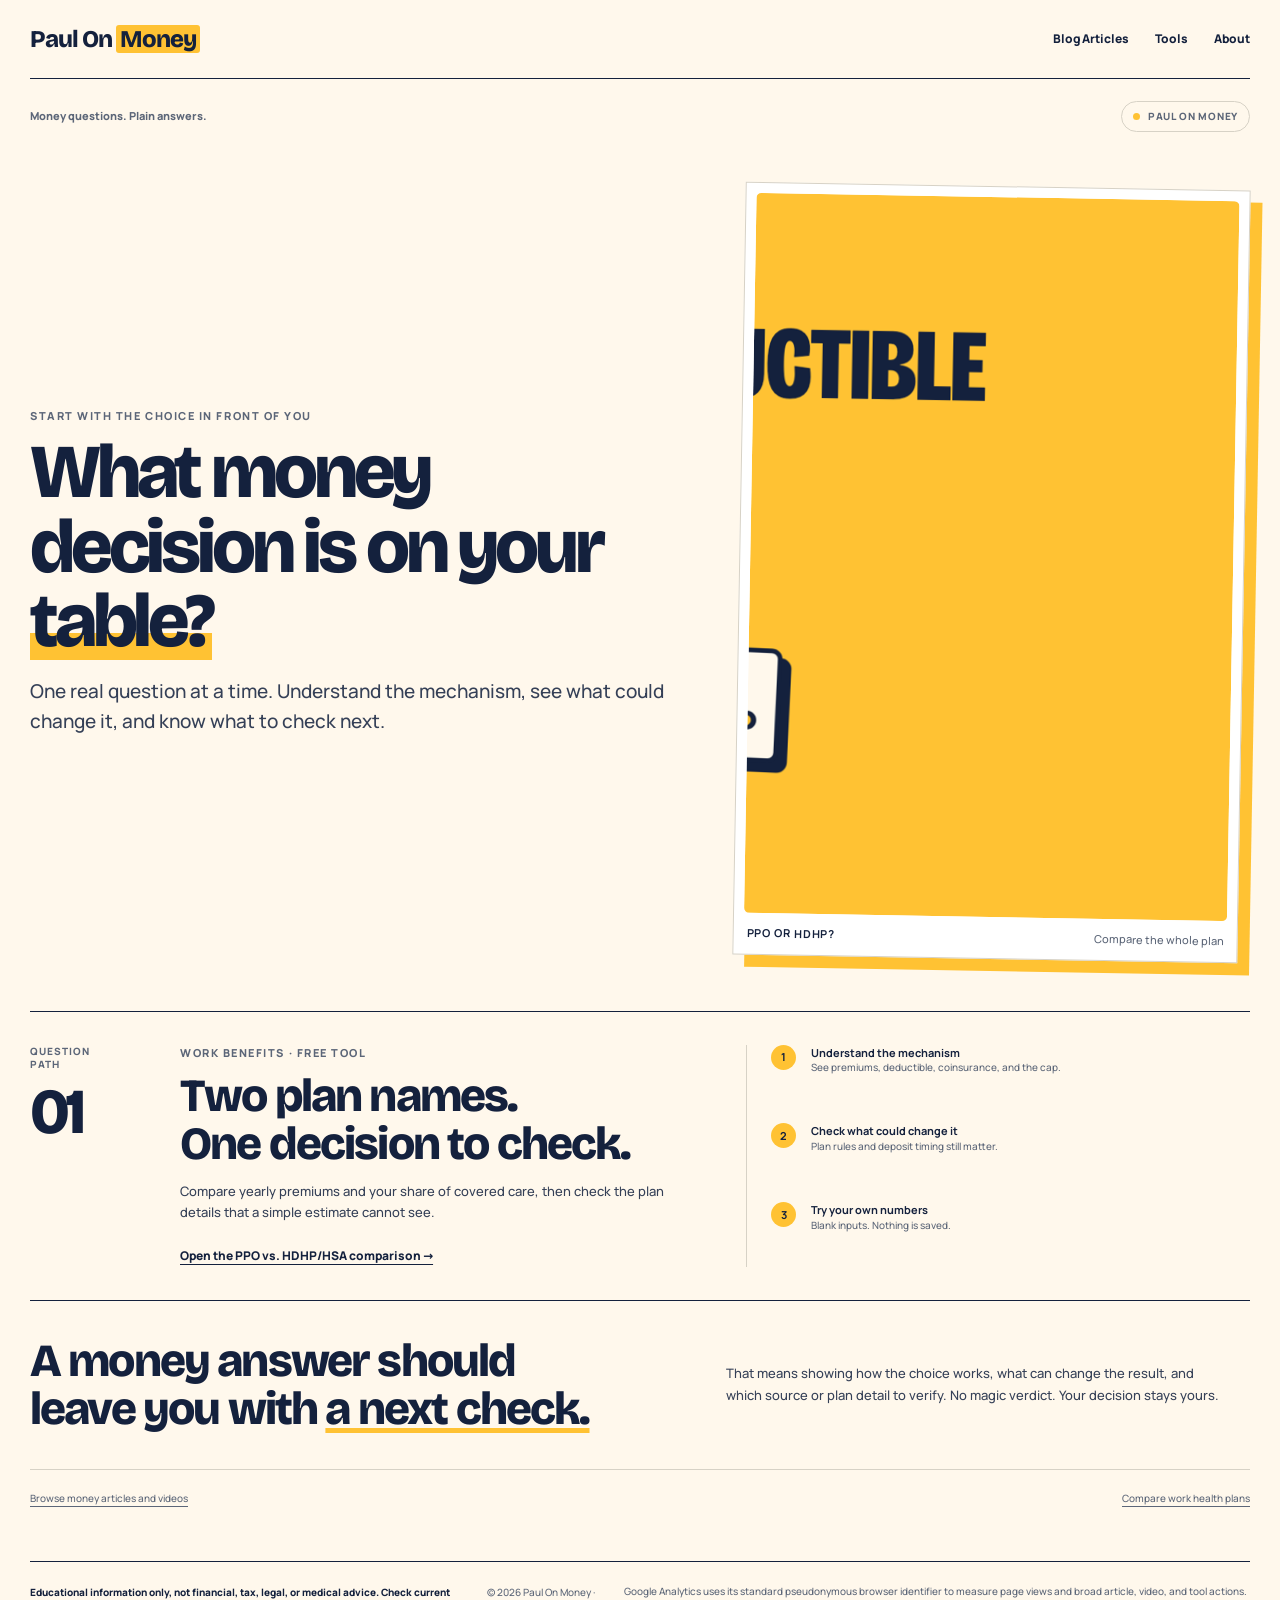
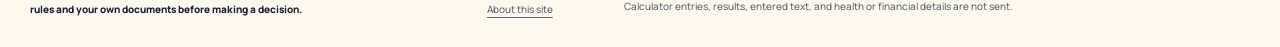
==== commit af5978b2: "Publish website output from 257d788f0384d1f07d779d16cfc52f082cd2e7ad" ====
--- a/index.html
+++ b/index.html
@@ -6,6 +6,9 @@
   <meta name="description" content="Plain-English money explainers, practical tools, and public sources to check for yourself.">
   <link rel="canonical" href="https://paulonmoney.com/"><link rel="stylesheet" href="/site.css">
   <link rel="icon" type="image/svg+xml" href="/assets/favicon.svg">
+  <meta property="og:type" content="website"><meta property="og:site_name" content="Paul On Money"><meta property="og:title" content="Paul On Money — Money questions. Plain answers."><meta property="og:description" content="Plain-English money explainers, practical tools, and public sources to check for yourself."><meta property="og:url" content="https://paulonmoney.com/"><meta property="og:image" content="https://paulonmoney.com/assets/health-plan-cover.png"><meta property="og:image:alt" content="Illustration of a person weighing the costs of a high-deductible health plan and a PPO"><meta property="og:image:type" content="image/png"><meta property="og:image:width" content="1280"><meta property="og:image:height" content="720"><meta name="twitter:card" content="summary_large_image"><meta name="twitter:title" content="Paul On Money — Money questions. Plain answers."><meta name="twitter:description" content="Plain-English money explainers, practical tools, and public sources to check for yourself."><meta name="twitter:image" content="https://paulonmoney.com/assets/health-plan-cover.png"><meta name="twitter:image:alt" content="Illustration of a person weighing the costs of a high-deductible health plan and a PPO">
+  <script type="application/ld+json">{"@context":"https://schema.org","@graph":[{"@type":"Organization","@id":"https://paulonmoney.com/#organization","name":"Paul On Money","url":"https://paulonmoney.com/"},{"@type":"WebSite","@id":"https://paulonmoney.com/#website","name":"Paul On Money","alternateName":"paulonmoney.com","url":"https://paulonmoney.com/","publisher":{"@id":"https://paulonmoney.com/#organization"},"inLanguage":"en"},{"@type":"WebPage","@id":"https://paulonmoney.com/#webpage","url":"https://paulonmoney.com/","name":"Paul On Money — Money questions. Plain answers.","description":"Plain-English money explainers, practical tools, and public sources to check for yourself.","inLanguage":"en","isPartOf":{"@id":"https://paulonmoney.com/#website"},"publisher":{"@id":"https://paulonmoney.com/#organization"}}]}</script>
+  <script type="module" src="/analytics.mjs?v=8910d92dfe8b"></script>
 </head>
 <body data-page-id="home" data-page-label="Money questions home">
   <a class="skip" href="#main">Skip to content</a>
@@ -15,7 +18,7 @@
       <div class="page-head"><span>Money questions. Plain answers.</span><span class="status">Paul On Money</span></div>
       <section class="hero" aria-labelledby="home-title">
         <div><p class="eyebrow">Start with the choice in front of you</p><h1 id="home-title">What money decision is on your <span class="mark">table?</span></h1><p class="hero-dek">One real question at a time. Understand the mechanism, see what could change it, and know what to check next.</p></div>
-        <figure class="hero-art"><img src="/assets/health-plan-cover.png" alt="Illustration of a person weighing the costs of a high-deductible health plan and a PPO"><figcaption><strong>PPO or HDHP?</strong><span>Compare the whole plan</span></figcaption></figure>
+        <figure class="hero-art"><img src="/assets/health-plan-cover.png" width="1280" height="720" fetchpriority="high" decoding="async" alt="Illustration of a person weighing the costs of a high-deductible health plan and a PPO"><figcaption><strong>PPO or HDHP?</strong><span>Compare the whole plan</span></figcaption></figure>
       </section>
       <section class="pathway" aria-labelledby="path-title">
         <div class="path-index">Question<br>path<strong>01</strong></div>
@@ -25,7 +28,7 @@
       <section class="rule-strip" aria-labelledby="rule-title"><h2 id="rule-title">A money answer should leave you with <span class="under-note">a next check.</span></h2><p>That means showing how the choice works, what can change the result, and which source or plan detail to verify. No magic verdict. Your decision stays yours.</p></section>
       <div class="home-footer"><a href="/articles/">Browse money articles and videos</a><a href="/tools/health-plan-comparison/">Compare work health plans</a></div>
     </main>
-    <footer class="foot"><div class="foot-inner"><p class="disclaimer">Educational information only, not financial, tax, legal, or medical advice. Check current rules and your own documents before making a decision.</p><p>© <span data-current-year>2026</span> Paul On Money · <a href="/about/">About this site</a></p></div></footer>
+    <footer class="foot"><div class="foot-inner"><p class="disclaimer">Educational information only, not financial, tax, legal, or medical advice. Check current rules and your own documents before making a decision.</p><p>© <span data-current-year>2026</span> Paul On Money · <a href="/about/">About this site</a></p><p class="usage-note">Google Analytics uses its standard pseudonymous browser identifier to measure page views and broad article, video, and tool actions. Calculator entries, results, entered text, and health or financial details are not sent.</p></div></footer>
   </div>
   <script>document.querySelector('[data-current-year]').textContent = new Date().getFullYear();</script>
 </body>
--- a/site.css
+++ b/site.css
@@ -106,15 +106,24 @@
 .transcript summary:after{content:"+";font:800 18px/1 Bricolage}
 .transcript[open] summary:after{content:"−"}
 .transcript p{font-size:10px;color:var(--muted);margin:11px 0 0}
-.article-card{display:grid;grid-template-columns:180px 1fr;gap:18px;padding:18px 0;border-top:1px solid var(--line)}
+.article-card{display:grid;grid-template-columns:minmax(220px,280px) minmax(0,1fr);gap:clamp(21px,3.5vw,38px);align-items:center;max-width:1040px;padding:25px 0 29px;border-top:1px solid var(--line)}
+.article-card-media{display:block;min-width:0;background:#fff;border:1px solid var(--line);padding:7px;box-shadow:6px 6px 0 var(--sun);transition:transform .15s ease,box-shadow .15s ease}
+.article-card-media:hover{transform:translate(-2px,-2px);box-shadow:8px 8px 0 var(--sun)}
+.article-card-media picture{display:block}
+.article-card img{display:block;width:100%;height:auto;aspect-ratio:1.91;object-fit:cover;border-radius:4px}
+.article-card-copy{min-width:0;max-width:680px}
+.article-card-meta{display:flex;align-items:center;flex-wrap:wrap;gap:7px 10px;margin:0 0 10px;font-size:10px;line-height:1.4;font-weight:800;letter-spacing:.04em;color:var(--muted)}
+.article-card-meta>span:first-child{padding:4px 8px;border-radius:999px;background:var(--sun);color:var(--ink);font-size:9px;letter-spacing:.09em;text-transform:uppercase}
+.article-card-meta time{margin-left:auto;font-size:10px;font-weight:600;letter-spacing:0;color:var(--muted)}
+.article-card h2{font:800 clamp(25px,3vw,34px)/1.08 Bricolage,system-ui,sans-serif;letter-spacing:-.035em;margin:0 0 12px}
+.article-card h2 a{text-decoration:none}
+.article-card h2 a:hover{text-decoration:underline;text-decoration-thickness:2px}
+.article-card-summary{max-width:650px;font-size:clamp(13px,1.15vw,15px);line-height:1.65;color:#354057;margin:0 0 13px}
+.article-card-link{display:inline-flex;align-items:center;gap:7px;font-size:12px;font-weight:800;text-decoration:underline;text-decoration-color:var(--sun);text-decoration-thickness:2px;text-underline-offset:4px}
+.article-card-link:hover{text-decoration-color:var(--ink)}
 .comparison-figure{margin:15px 0 35px;padding:10px;background:var(--soft);border-radius:14px}
 .comparison-figure img{display:block;width:100%;height:auto;border-radius:10px}
 .comparison-figure figcaption{padding:11px 8px 4px;font-size:11px;line-height:1.55;color:#354057}
-.article-card img{width:100%;aspect-ratio:16/9;object-fit:cover;border-radius:8px}
-.article-card h2{font:800 24px/1.13 Bricolage;margin:7px 0}
-.article-card h2 a{text-decoration:none}
-.article-card h2 a:hover{text-decoration:underline}
-.article-card p{font-size:12px;color:#354057;margin:0 0 8px}
 .article-list-empty{display:grid;grid-template-columns:1fr;gap:12px;align-items:start;padding:25px 0;border-top:1px solid var(--line)}
 .article-list-empty h2{font:800 26px/1.13 Bricolage,system-ui,sans-serif;margin:7px 0}
 .article-list-empty .section-intro{max-width:720px;margin:0}
@@ -140,6 +149,7 @@
 .foot-inner{padding:22px 0 30px}
 .foot p{max-width:760px;margin:0}
 .disclaimer{font-weight:800;color:var(--ink)}
+.usage-note{font-size:10px;line-height:1.5;color:var(--muted)}
 .chat-entry{display:flex;justify-content:space-between;align-items:center;gap:24px;padding:22px 0 26px;border-top:1px solid var(--line)}
 .chat-entry .chat-kicker{margin:0 0 5px;color:var(--muted);font-size:9px;font-weight:800;letter-spacing:.14em;text-transform:uppercase}
 .chat-entry h2{font:800 clamp(22px,3vw,28px)/1.12 Bricolage;margin:0 0 5px}
@@ -217,7 +227,7 @@
 .chat-dialog[open]{animation:dialog-in .15s ease-out}
 @keyframes dialog-in{from{opacity:0;transform:translateY(7px)}to{opacity:1;transform:translateY(0)}}
 @media(max-width:880px){.hero{grid-template-columns:1.05fr .95fr;gap:30px}.pathway{grid-template-columns:85px 1fr;gap:20px}.path-steps{grid-column:2;border-left:0;border-top:1px solid var(--line);padding:17px 0 0;grid-template-columns:repeat(3,1fr)}.answer-grid{gap:30px}.about-principles{gap:17px}.about-principles h2{font-size:20px}.tool-hero-art{grid-template-columns:1fr .55fr}}
-@media(max-width:680px){body{font-size:15px}.shell{width:min(var(--max),100% - 36px)}.topbar-inner{min-height:auto;align-items:flex-start;padding:16px 0;flex-direction:column;gap:9px}.wordmark{font-size:22px}.nav{width:100%;gap:18px;overflow:auto}.nav a{white-space:nowrap;font-size:11px;min-height:36px}.page-head{padding:17px 0 10px;align-items:flex-start;font-size:10px}.status{font-size:9px;padding:5px 8px;white-space:normal;text-align:center;line-height:1.25}.hero{grid-template-columns:1fr;padding:26px 0 27px;gap:21px}.hero h1{font-size:clamp(42px,12vw,59px);margin-bottom:13px}.hero-dek{font-size:14px}.hero-art{max-width:560px;margin:4px 4px 0 0;box-shadow:7px 7px 0 var(--sun)}.hero-art figcaption{font-size:10px}.question-box{grid-template-columns:1fr;padding:17px;border-radius:4px 15px 4px 15px;gap:9px;box-shadow:5px 5px 0 var(--sun);margin:20px 5px 28px 0}.question-box label{grid-column:auto}.question-box input{height:47px;font-size:13px}.question-box button{width:100%;min-height:44px}.question-box p{grid-column:auto;font-size:9px}.pathway{grid-template-columns:54px 1fr;gap:13px;padding:24px 0}.path-index{font-size:8px}.path-index strong{font-size:47px;margin-top:8px}.path-main h2{font-size:31px}.path-main p:not(.eyebrow){font-size:12px}.path-steps{grid-column:1/-1;padding-top:15px;grid-template-columns:1fr;gap:11px}.path-steps>div{grid-template-columns:27px 1fr}.rule-strip{grid-template-columns:1fr;gap:13px;padding:24px 0}.rule-strip h2{font-size:29px}.rule-strip p{font-size:12px}.home-footer,.prototype-footer,.foot-inner{flex-direction:column;gap:9px}.home-footer span:last-child{text-align:left}.section{padding:35px 0}.cards{grid-template-columns:1fr;gap:11px}.page-title,.tool-intro,.about-intro{padding:24px 0 17px}.page-title h1,.tool-intro h1,.about-intro h1{font-size:42px}.page-title .dek{font-size:14px}.answer-band{grid-template-columns:1fr;gap:7px;padding:19px;border-radius:4px 15px 4px 15px;margin-bottom:25px}.answer-band p{font-size:21px}.answer-grid{grid-template-columns:1fr;gap:23px}.article-copy h2{font-size:26px}.article-copy h3{font-size:21px;margin-top:25px}.article-copy p{font-size:14px}.video-panel{order:-1}.article-card{grid-template-columns:110px 1fr;gap:13px}.article-card h2{font-size:19px}.article-card p{font-size:10px}.article-list-empty{grid-template-columns:1fr;gap:18px}.about-principles{grid-template-columns:1fr;gap:16px;padding:20px 0}.about-principles article{display:grid;grid-template-columns:43px 1fr;column-gap:10px;align-items:start}.about-principles article>span{grid-row:1 / span 2;font-size:37px}.about-principles h2{font-size:20px;margin:3px 0 4px}.about-principles p{font-size:12px}.artwork-section{padding:32px 0 15px}.artwork-heading{grid-template-columns:1fr;gap:10px}.artwork-heading h2{font-size:31px}.artwork-heading>p{font-size:11px}.artwork-grid{grid-template-columns:1fr;gap:16px}.sources,.source-block{grid-template-columns:1fr;gap:9px}.sources{padding:22px 0 28px}.tool-hero-art{grid-template-columns:1fr}.tool-hero-art figure{max-width:460px}.calculator-page{max-width:100%}.tool-intro{padding:23px 0 15px}.tool-intro h1{font-size:42px}.tool-intro .lede{font-size:14px}.calc-step{padding:22px 0}.plan-cards,.fields-two,.fields-three{grid-template-columns:1fr}.plan-cards fieldset{padding:15px}.result{padding:20px 15px;margin:25px 0;box-shadow:4px 4px 0 #14213d12}.result-cards{grid-template-columns:1fr;gap:8px}.result-cards>div{padding:13px}.result-cards span{font-size:10px}.result-cards strong{font-size:27px}.calculate-button,.reset-button{width:100%;margin-top:16px;text-align:left}.reset-button{margin-top:4px}.optional{padding-top:12px}.sources h2{font-size:20px}.chat-entry{align-items:flex-start;flex-direction:column;gap:14px}.chat-open{width:100%;min-height:45px}.chat-dialog{position:fixed;inset:0;width:100vw;height:100dvh;margin:0;border:0;border-radius:0;box-shadow:none}.chat-head{padding:13px 15px}.chat-context{padding:9px 15px}.chat-compose{padding:10px 12px}.chat-foot{padding:0 12px 11px}}
+@media(max-width:680px){body{font-size:15px}.shell{width:min(var(--max),100% - 36px)}.topbar-inner{min-height:auto;align-items:flex-start;padding:16px 0;flex-direction:column;gap:9px}.wordmark{font-size:22px}.nav{width:100%;gap:18px;overflow:auto}.nav a{white-space:nowrap;font-size:11px;min-height:36px}.page-head{padding:17px 0 10px;align-items:flex-start;font-size:10px}.status{font-size:9px;padding:5px 8px;white-space:normal;text-align:center;line-height:1.25}.hero{grid-template-columns:1fr;padding:26px 0 27px;gap:21px}.hero h1{font-size:clamp(42px,12vw,59px);margin-bottom:13px}.hero-dek{font-size:14px}.hero-art{max-width:560px;margin:4px 4px 0 0;box-shadow:7px 7px 0 var(--sun)}.hero-art figcaption{font-size:10px}.question-box{grid-template-columns:1fr;padding:17px;border-radius:4px 15px 4px 15px;gap:9px;box-shadow:5px 5px 0 var(--sun);margin:20px 5px 28px 0}.question-box label{grid-column:auto}.question-box input{height:47px;font-size:13px}.question-box button{width:100%;min-height:44px}.question-box p{grid-column:auto;font-size:9px}.pathway{grid-template-columns:54px 1fr;gap:13px;padding:24px 0}.path-index{font-size:8px}.path-index strong{font-size:47px;margin-top:8px}.path-main h2{font-size:31px}.path-main p:not(.eyebrow){font-size:12px}.path-steps{grid-column:1/-1;padding-top:15px;grid-template-columns:1fr;gap:11px}.path-steps>div{grid-template-columns:27px 1fr}.rule-strip{grid-template-columns:1fr;gap:13px;padding:24px 0}.rule-strip h2{font-size:29px}.rule-strip p{font-size:12px}.home-footer,.prototype-footer,.foot-inner{flex-direction:column;gap:9px}.home-footer span:last-child{text-align:left}.section{padding:35px 0}.cards{grid-template-columns:1fr;gap:11px}.page-title,.tool-intro,.about-intro{padding:24px 0 17px}.page-title h1,.tool-intro h1,.about-intro h1{font-size:42px}.page-title .dek{font-size:14px}.answer-band{grid-template-columns:1fr;gap:7px;padding:19px;border-radius:4px 15px 4px 15px;margin-bottom:25px}.answer-band p{font-size:21px}.answer-grid{grid-template-columns:1fr;gap:23px}.article-copy h2{font-size:26px}.article-copy h3{font-size:21px;margin-top:25px}.article-copy p{font-size:14px}.video-panel{order:-1}.article-card{grid-template-columns:minmax(0,1fr);gap:17px;align-items:start;padding:20px 0 24px}.article-card-media{width:100%;max-width:560px}.article-card-meta{gap:7px 9px;margin-bottom:8px}.article-card-meta time{margin-left:0}.article-card h2{font-size:clamp(25px,7vw,31px);margin-bottom:9px}.article-card-summary{font-size:14px;line-height:1.6}.article-list-empty{grid-template-columns:1fr;gap:18px}.about-principles{grid-template-columns:1fr;gap:16px;padding:20px 0}.about-principles article{display:grid;grid-template-columns:43px 1fr;column-gap:10px;align-items:start}.about-principles article>span{grid-row:1 / span 2;font-size:37px}.about-principles h2{font-size:20px;margin:3px 0 4px}.about-principles p{font-size:12px}.artwork-section{padding:32px 0 15px}.artwork-heading{grid-template-columns:1fr;gap:10px}.artwork-heading h2{font-size:31px}.artwork-heading>p{font-size:11px}.artwork-grid{grid-template-columns:1fr;gap:16px}.sources,.source-block{grid-template-columns:1fr;gap:9px}.sources{padding:22px 0 28px}.tool-hero-art{grid-template-columns:1fr}.tool-hero-art figure{max-width:460px}.calculator-page{max-width:100%}.tool-intro{padding:23px 0 15px}.tool-intro h1{font-size:42px}.tool-intro .lede{font-size:14px}.calc-step{padding:22px 0}.plan-cards,.fields-two,.fields-three{grid-template-columns:1fr}.plan-cards fieldset{padding:15px}.result{padding:20px 15px;margin:25px 0;box-shadow:4px 4px 0 #14213d12}.result-cards{grid-template-columns:1fr;gap:8px}.result-cards>div{padding:13px}.result-cards span{font-size:10px}.result-cards strong{font-size:27px}.calculate-button,.reset-button{width:100%;margin-top:16px;text-align:left}.reset-button{margin-top:4px}.optional{padding-top:12px}.sources h2{font-size:20px}.chat-entry{align-items:flex-start;flex-direction:column;gap:14px}.chat-open{width:100%;min-height:45px}.chat-dialog{position:fixed;inset:0;width:100vw;height:100dvh;margin:0;border:0;border-radius:0;box-shadow:none}.chat-head{padding:13px 15px}.chat-context{padding:9px 15px}.chat-compose{padding:10px 12px}.chat-foot{padding:0 12px 11px}}
 @media(prefers-reduced-motion:reduce){html{scroll-behavior:auto}*,*:before,*:after{transition:none!important;animation:none!important;transform:none!important}}
 
 /* Long-form article guide */
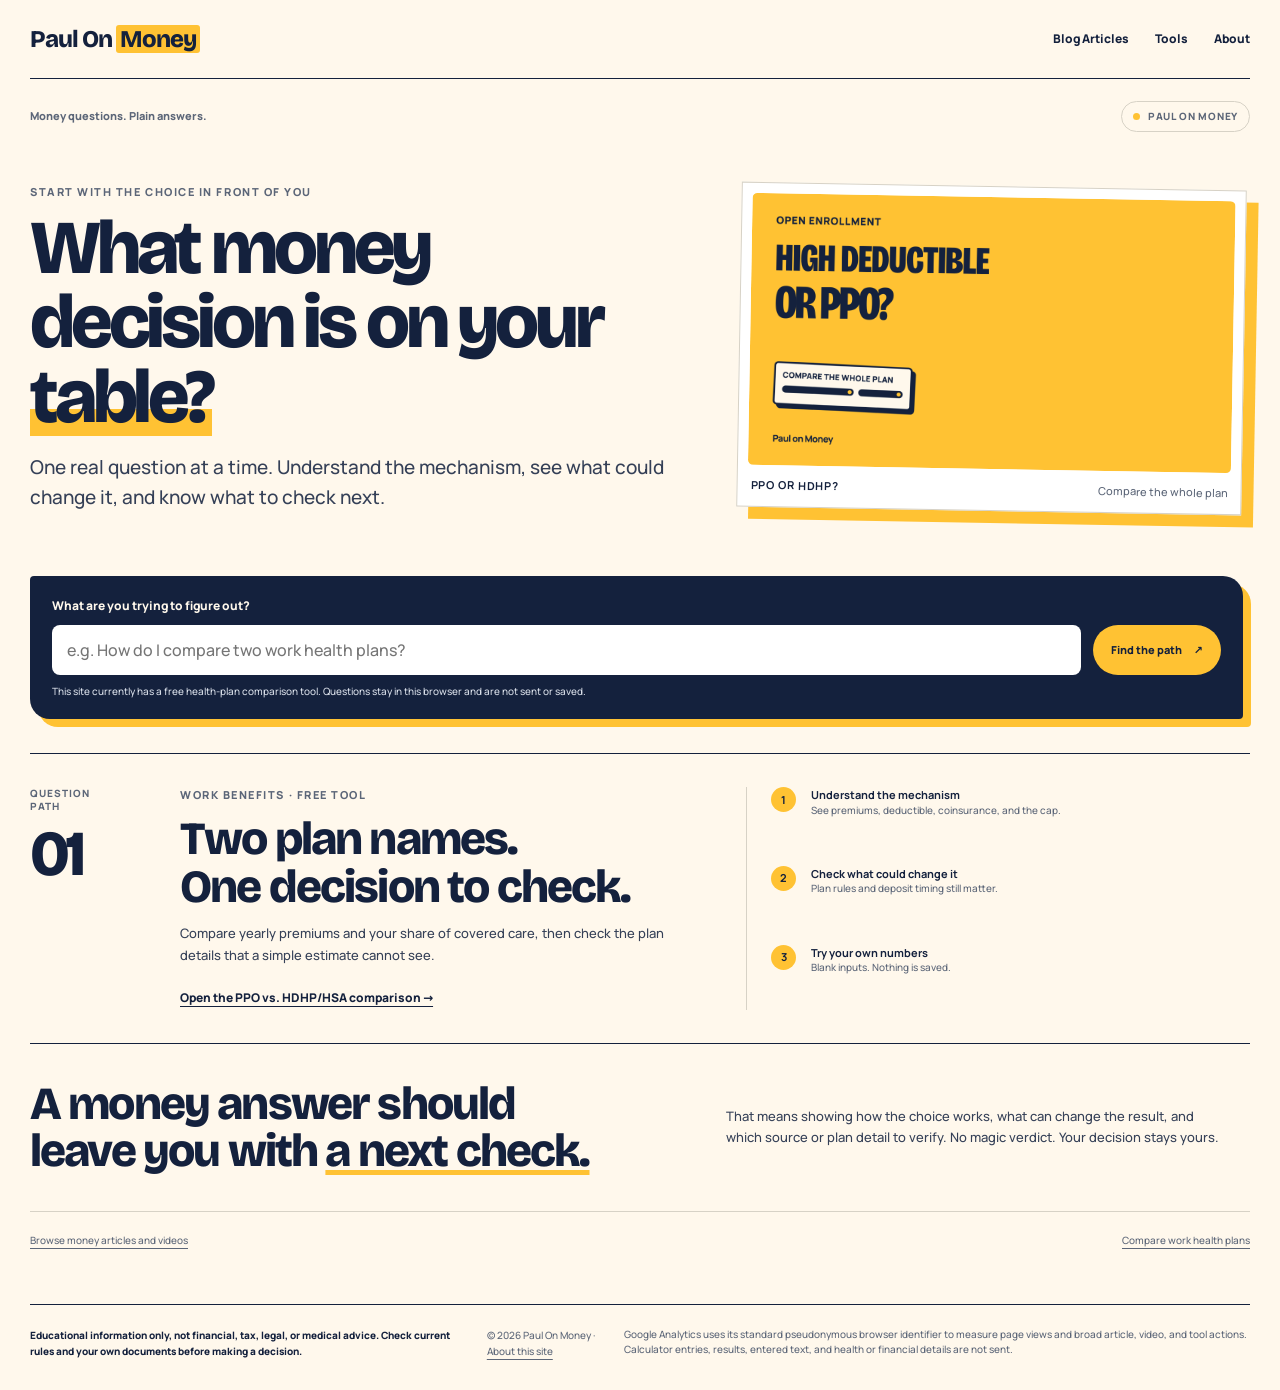
==== commit beb5cde4: "Publish website output from 98cc7fab1d856c2784239b87aa1e10db8f6eb080" ====
--- a/index.html
+++ b/index.html
@@ -4,6 +4,7 @@
   <meta charset="utf-8"><meta name="viewport" content="width=device-width, initial-scale=1"><meta name="color-scheme" content="light">
   <title>Paul On Money — Money questions. Plain answers.</title>
   <meta name="description" content="Plain-English money explainers, practical tools, and public sources to check for yourself.">
+  <script defer src="/site.js"></script>
   <link rel="canonical" href="https://paulonmoney.com/"><link rel="stylesheet" href="/site.css">
   <link rel="icon" type="image/svg+xml" href="/assets/favicon.svg">
   <meta property="og:type" content="website"><meta property="og:site_name" content="Paul On Money"><meta property="og:title" content="Paul On Money — Money questions. Plain answers."><meta property="og:description" content="Plain-English money explainers, practical tools, and public sources to check for yourself."><meta property="og:url" content="https://paulonmoney.com/"><meta property="og:image" content="https://paulonmoney.com/assets/health-plan-cover.png"><meta property="og:image:alt" content="Illustration of a person weighing the costs of a high-deductible health plan and a PPO"><meta property="og:image:type" content="image/png"><meta property="og:image:width" content="1280"><meta property="og:image:height" content="720"><meta name="twitter:card" content="summary_large_image"><meta name="twitter:title" content="Paul On Money — Money questions. Plain answers."><meta name="twitter:description" content="Plain-English money explainers, practical tools, and public sources to check for yourself."><meta name="twitter:image" content="https://paulonmoney.com/assets/health-plan-cover.png"><meta name="twitter:image:alt" content="Illustration of a person weighing the costs of a high-deductible health plan and a PPO">
@@ -20,6 +21,11 @@
         <div><p class="eyebrow">Start with the choice in front of you</p><h1 id="home-title">What money decision is on your <span class="mark">table?</span></h1><p class="hero-dek">One real question at a time. Understand the mechanism, see what could change it, and know what to check next.</p></div>
         <figure class="hero-art"><img src="/assets/health-plan-cover.png" width="1280" height="720" fetchpriority="high" decoding="async" alt="Illustration of a person weighing the costs of a high-deductible health plan and a PPO"><figcaption><strong>PPO or HDHP?</strong><span>Compare the whole plan</span></figcaption></figure>
       </section>
+      <div class="question-box" role="search" aria-label="Find a money question">
+        <label for="question-input">What are you trying to figure out?</label><input id="question-input" type="search" placeholder="e.g. How do I compare two work health plans?" autocomplete="off" aria-describedby="question-help"><button id="find-path" type="button">Find the path <span aria-hidden="true">↗</span></button>
+        <p id="question-help">This site currently has a free health-plan comparison tool. Questions stay in this browser and are not sent or saved.</p>
+      </div>
+      <p id="question-feedback" class="privacy-line" role="status" aria-live="polite" hidden></p>
       <section class="pathway" aria-labelledby="path-title">
         <div class="path-index">Question<br>path<strong>01</strong></div>
         <div class="path-main"><p class="eyebrow">Work benefits · free tool</p><h2 id="path-title">Two plan names.<br>One decision to check.</h2><p>Compare yearly premiums and your share of covered care, then check the plan details that a simple estimate cannot see.</p><a class="text-link" href="/tools/health-plan-comparison/">Open the PPO vs. HDHP/HSA comparison <span aria-hidden="true">→</span></a></div>
--- a/site.css
+++ b/site.css
@@ -28,7 +28,7 @@
 .hero .mark,.marker{background:linear-gradient(transparent 63%,var(--sun) 63%,var(--sun) 92%,transparent 92%)}
 .hero-dek,.lede,.dek{font-size:clamp(16px,1.7vw,19px);line-height:1.58;color:#354057;max-width:650px;margin:0}
 .hero-art{margin:5px 6px 5px 0;background:#fff;padding:10px 10px 0;border:1px solid var(--line);box-shadow:12px 12px 0 var(--sun);transform:rotate(1deg);position:relative;z-index:1}
-.hero-art img{display:block;width:100%;aspect-ratio:16/9;object-fit:cover;border-radius:5px}
+.hero-art img{display:block;width:100%;height:auto;aspect-ratio:16/9;object-fit:cover;border-radius:5px}
 .hero-art figcaption{display:flex;justify-content:space-between;align-items:center;gap:10px;padding:11px 3px 12px;font-size:11px;color:var(--muted)}
 .hero-art figcaption strong{color:var(--ink);font-size:11px;letter-spacing:.08em;text-transform:uppercase}
 .question-box{display:grid;grid-template-columns:1fr auto;gap:9px 12px;padding:20px 22px;background:var(--ink);color:var(--paper);border-radius:4px 20px 4px 20px;box-shadow:8px 8px 0 var(--sun);margin:26px 7px 34px 0}
